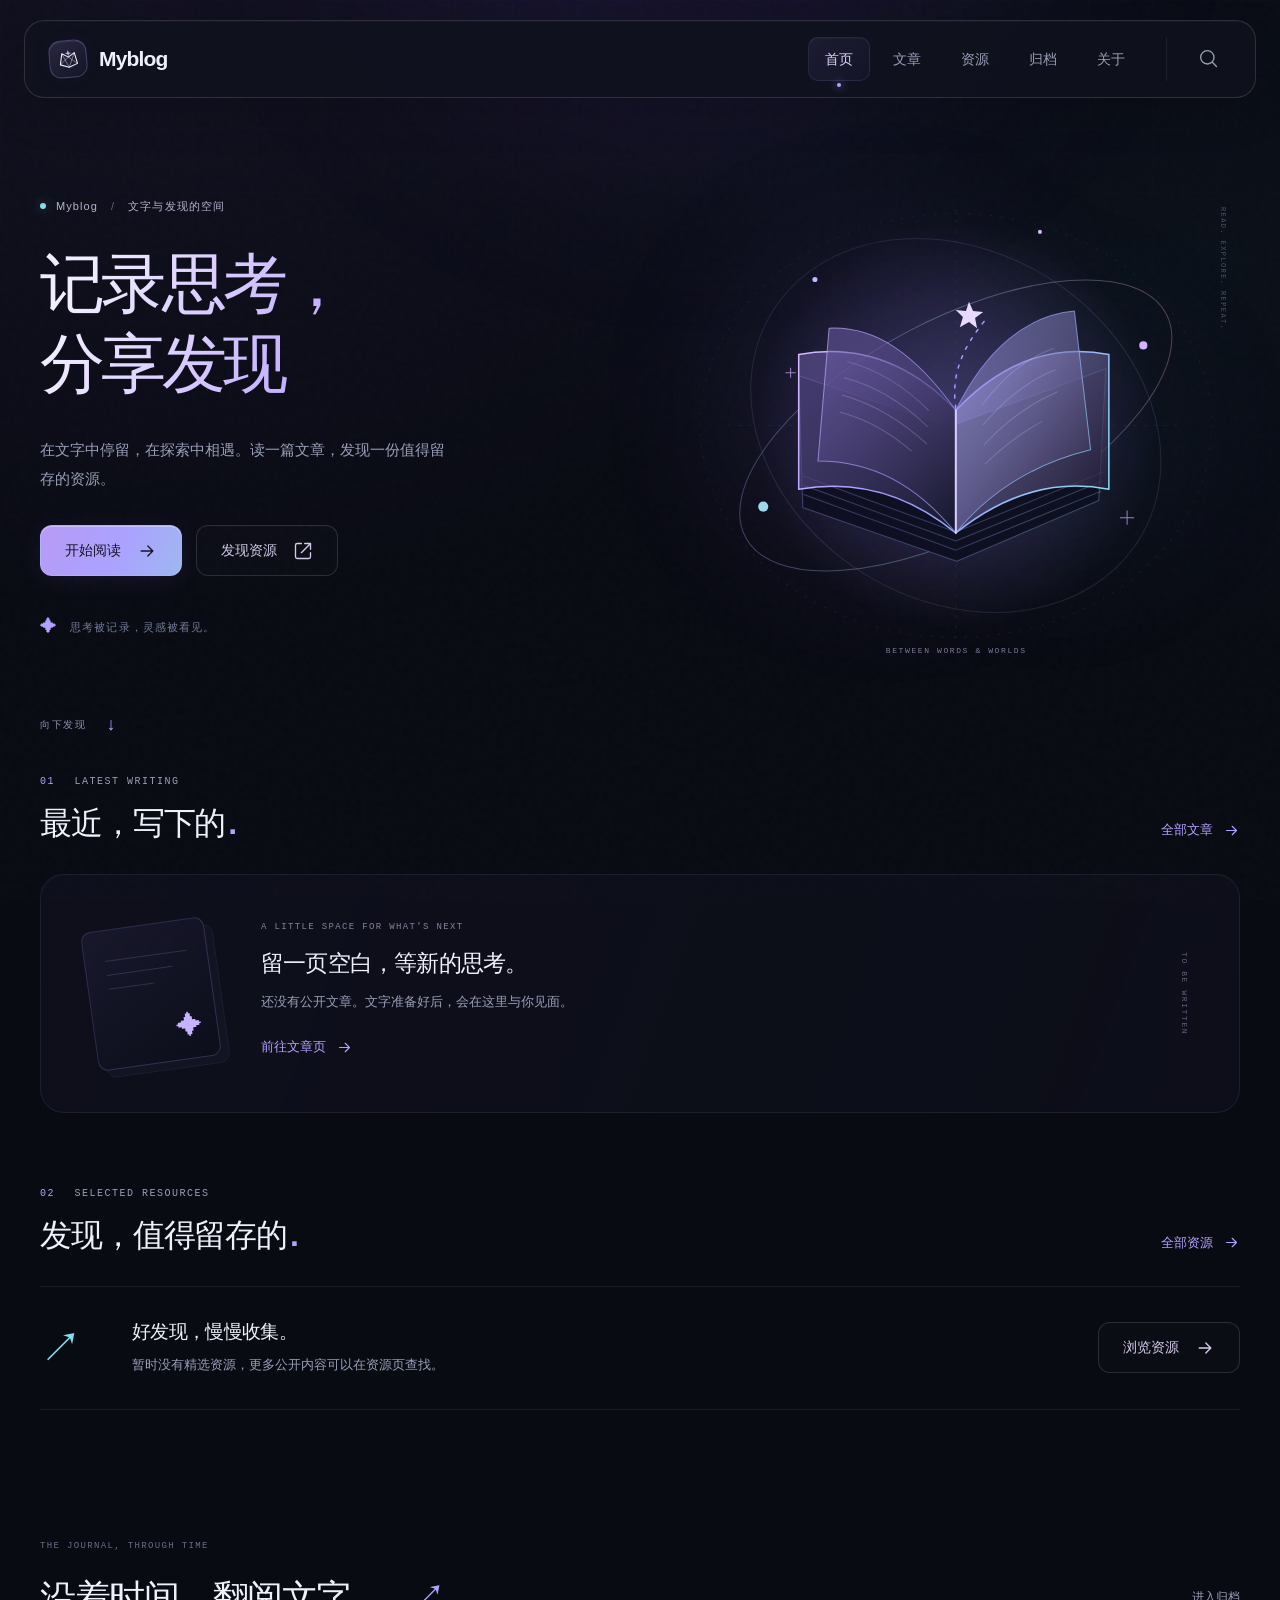
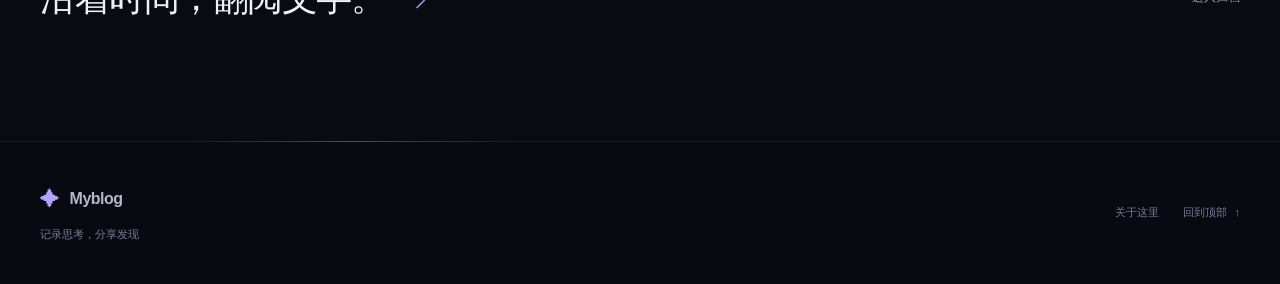
==== index.html @ 8621783c "Publish Myblog static website" ====
<!DOCTYPE html><html  lang="zh-CN"><head><meta charset="utf-8"><meta name="viewport" content="width=device-width, initial-scale=1"><title>首页 · Myblog</title><script type="importmap">{"imports":{"#entry":"/_nuxt/Ch22bg_2.js"}}</script><link rel="stylesheet" href="/_nuxt/entry.2iYtGgqb.css" crossorigin><link rel="preload" as="fetch" crossorigin="anonymous" href="/_payload.json?383586d9-5dfe-4ea2-9f90-bac0103b3c31"><link rel="modulepreload" as="script" crossorigin href="/_nuxt/Ch22bg_2.js"><link rel="modulepreload" as="script" crossorigin href="/_nuxt/BviMxqZT.js"><link rel="modulepreload" as="script" crossorigin href="/_nuxt/BA_3eGMr.js"><link rel="modulepreload" as="script" crossorigin href="/_nuxt/DVaomRaX.js"><link rel="modulepreload" as="script" crossorigin href="/_nuxt/DbgGZih4.js"><link rel="modulepreload" as="script" crossorigin href="/_nuxt/wDMQsMtW.js"><link rel="modulepreload" as="script" crossorigin href="/_nuxt/CAPX4fuY.js"><link rel="modulepreload" as="script" crossorigin href="/_nuxt/B3voVkdk.js"><link rel="modulepreload" as="script" crossorigin href="/_nuxt/CKlDa9RJ.js"><link rel="modulepreload" as="script" crossorigin href="/_nuxt/CL4uho3l.js"><script type="module" src="/_nuxt/Ch22bg_2.js" crossorigin></script><meta name="theme-color" content="#090b13"><link rel="icon" type="image/svg+xml" href="/favicon.svg"><meta name="description" content="记录思考，分享发现"><meta property="og:title" content="首页 · Myblog"><meta property="og:description" content="记录思考，分享发现"><meta property="og:type" content="website"><meta property="og:url" content="https://ljk00000.github.io/"><meta property="og:site_name" content="Myblog"><meta property="og:locale" content="zh_CN"><meta name="twitter:card" content="summary"><meta name="robots" content="index, follow"><link rel="canonical" href="https://ljk00000.github.io/"></head><body><div id="__nuxt"><!--[--><div class="nuxt-loading-indicator" style="position:fixed;top:0;right:0;left:0;pointer-events:none;width:auto;height:2px;opacity:0;background:linear-gradient(90deg, #a995ff, #f29cce, #83dceb);background-size:0% auto;transform:scaleX(0%);transform-origin:left;transition:transform 0.1s, height 0.4s, opacity 0.4s;z-index:999999;"></div><div></div><div class="site-shell"><div class="ambient-canvas" aria-hidden="true"><div class="ambient-glow"></div></div><a class="skip-link" href="#main-content">跳转到正文</a><header class="site-header"><div class="container header-inner"><a aria-current="page" href="/" class="router-link-active router-link-exact-active brand" aria-label="返回首页"><span class="brand-mark" aria-hidden="true"><svg class="brand-symbol" viewBox="0 0 32 32" fill="none"><path d="m5 22 3-14 8 5 8-5 3 14-11 4Z" stroke="currentColor" stroke-width="1.4" stroke-linejoin="round"></path><path d="m8 8 8 18 8-18M5 22l11-9 11 9" stroke="currentColor" stroke-width="1.2" opacity=".45"></path><path d="m16 4 1 3 3 1-3 1-1 3-1-3-3-1 3-1Z" fill="#c8b5ff"></path></svg></span><span class="brand-name">Myblog</span></a><div class="header-actions"><nav class="desktop-nav" aria-label="主导航"><!--[--><a aria-current="page" href="/" class="router-link-active router-link-exact-active current">首页</a><a href="/articles" class="">文章</a><a href="/resources" class="">资源</a><a href="/archives" class="">归档</a><a href="/about" class="">关于</a><!--]--></nav><div class="header-search"><a href="/search" class="icon-button" aria-label="搜索文章和资源"><svg class="icon" viewbox="0 0 24 24" fill="none" stroke="currentColor" stroke-width="1.6" stroke-linecap="round" stroke-linejoin="round" aria-hidden="true"><path d="m21 21-5-5M18 10a8 8 0 1 1-16 0 8 8 0 0 1 16 0Z"></path></svg></a></div><button class="icon-button mobile-toggle" type="button" aria-expanded="false" aria-controls="mobile-nav" aria-label="展开导航"><svg class="icon" viewbox="0 0 24 24" fill="none" stroke="currentColor" stroke-width="1.6" stroke-linecap="round" stroke-linejoin="round" aria-hidden="true"><path d="M4 6h16M4 12h16M4 18h16"></path></svg></button></div></div><!----></header><!----><main id="main-content" class="container main-content" tabindex="-1"><!--[--><div class="home-page"><section class="home-intro" aria-labelledby="home-title"><div class="hero-copy"><p class="hero-kicker"><span aria-hidden="true"></span>Myblog<span class="kicker-divider" aria-hidden="true">/</span>文字与发现的空间</p><h1 id="home-title"><!--[--><span class="hero-title-line">记录思考，</span><span class="hero-title-line">分享发现</span><!--]--></h1><p class="intro-description">在文字中停留，在探索中相遇。读一篇文章，发现一份值得留存的资源。</p><div class="intro-actions"><a href="/articles" class="button">开始阅读 <svg class="icon" viewbox="0 0 24 24" fill="none" stroke="currentColor" stroke-width="1.6" stroke-linecap="round" stroke-linejoin="round" aria-hidden="true"><path d="M5 12h14m-6-6 6 6-6 6"></path></svg></a><a href="/resources" class="button button-secondary">发现资源 <svg class="icon" viewbox="0 0 24 24" fill="none" stroke="currentColor" stroke-width="1.6" stroke-linecap="round" stroke-linejoin="round" aria-hidden="true"><path d="M14 3h7v7m0-7L10 14M10 3H5a2 2 0 0 0-2 2v14a2 2 0 0 0 2 2h14a2 2 0 0 0 2-2v-5"></path></svg></a></div><div class="hero-footnote"><span class="tiny-star" aria-hidden="true">✦</span><span>思考被记录，灵感被看见。</span></div></div><div class="aurora-scene" aria-hidden="true"><div class="scene-halo scene-halo-violet"></div><div class="scene-halo scene-halo-blue"></div><svg class="book-universe" viewBox="0 0 560 500" fill="none"><defs><linearGradient id="orbit-color" x1="70" y1="120" x2="470" y2="390" gradientUnits="userSpaceOnUse"><stop stop-color="#b19aff"></stop><stop offset=".48" stop-color="#a2dced"></stop><stop offset="1" stop-color="#ee9acb"></stop></linearGradient><linearGradient id="page-left" x1="122" y1="184" x2="280" y2="354" gradientUnits="userSpaceOnUse"><stop stop-color="#7564b4" stop-opacity=".5"></stop><stop offset="1" stop-color="#17182d" stop-opacity=".95"></stop></linearGradient><linearGradient id="page-right" x1="285" y1="213" x2="425" y2="320" gradientUnits="userSpaceOnUse"><stop stop-color="#a5a1eb" stop-opacity=".42"></stop><stop offset="1" stop-color="#29223e" stop-opacity=".75"></stop></linearGradient><linearGradient id="page-edge" x1="130" y1="170" x2="428" y2="350" gradientUnits="userSpaceOnUse"><stop stop-color="#d7baff"></stop><stop offset=".48" stop-color="#9b96ff"></stop><stop offset="1" stop-color="#8ae0ed"></stop></linearGradient><radialGradient id="book-glow"><stop stop-color="#a090ff" stop-opacity=".28"></stop><stop offset="1" stop-color="#a090ff" stop-opacity="0"></stop></radialGradient></defs><circle cx="280" cy="256" r="200" fill="url(#book-glow)"></circle><g class="orbit-lines" stroke="url(#orbit-color)"><ellipse cx="280" cy="256" rx="235" ry="104" transform="rotate(-28 280 256)" stroke-opacity=".32"></ellipse><ellipse cx="280" cy="256" rx="213" ry="172" transform="rotate(32 280 256)" stroke-opacity=".12"></ellipse><ellipse cx="280" cy="256" rx="252" ry="209" stroke-opacity=".08" stroke-dasharray="2 9"></ellipse><path d="M55 256h450M280 43v426" stroke-opacity=".07" stroke-dasharray="3 7"></path></g><g class="orbit-sparks"><circle cx="90" cy="336" r="5" fill="#9ed8ed"></circle><circle cx="465" cy="177" r="4" fill="#d1b3ff"></circle><circle cx="363" cy="65" r="2" fill="#d5b7ec"></circle><circle cx="141" cy="112" r="2.5" fill="#bbb9ff"></circle><path d="M449 340v14m-7-7h14M117 199v10m-5-5h10" stroke="#d5b3ff" stroke-opacity=".7"></path></g><g class="book-float" stroke-linecap="round" stroke-linejoin="round"><path d="M125 207 274 257 428 200 421 330 281 390 129 337Z" fill="#0e1022" stroke="url(#page-edge)" stroke-opacity=".3"></path><path d="m130 324 150 55 143-58M130 315l150 55 144-59M130 306l150 55 145-59" stroke="url(#page-edge)" stroke-opacity=".28"></path><path d="M125 186c60-11 111 9 155 55v121c-44-36-94-54-155-43Z" fill="url(#page-left)" stroke="url(#page-edge)" stroke-width="1.5"></path><path d="M280 241c45-47 96-66 151-55v133c-55-11-106 7-151 43Z" fill="url(#page-right)" stroke="url(#page-edge)" stroke-width="1.5"></path><path d="M280 241c-41-57-80-83-125-81l-11 131c53 0 97 23 136 71" fill="url(#page-left)" stroke="url(#page-edge)" stroke-opacity=".65"></path><path d="M280 241c30-61 71-94 117-98l16 137c-53 13-98 39-133 82Z" fill="url(#page-right)" stroke="url(#page-edge)" stroke-opacity=".7"></path><path d="M280 241v121" stroke="#d6caff" stroke-width="2"></path><g stroke="#c5b4f5" stroke-opacity=".28"><path d="M173 193c30 8 56 24 80 48M170 209c30 8 57 24 82 48M168 226c31 9 58 25 83 48M166 243c27 7 49 20 70 38"></path><path d="M306 236c20-27 43-46 70-56M307 255c22-26 46-44 71-54M308 275c22-24 46-41 72-52M309 294c18-18 36-31 56-42"></path></g><path class="page-light" d="M280 239c-5-34 7-60 29-87" stroke="url(#page-edge)" stroke-width="1.5" stroke-dasharray="3 7"></path><path d="m293 134 4 9 10 1-8 6 2 10-8-6-9 5 3-10-7-7 10 1Z" fill="#e8d9ff"></path></g></svg><span class="scene-caption">BETWEEN WORDS &amp; WORLDS</span><span class="scene-coordinate">READ. EXPLORE. REPEAT.</span></div><a class="hero-scroll" href="#latest"><span>向下发现</span><span aria-hidden="true">↓</span></a></section><section id="latest" class="home-section reveal" aria-labelledby="latest-title"><div class="section-heading"><div><p class="eyebrow"><span class="section-index">01</span> LATEST WRITING</p><h2 id="latest-title">最近，写下的<span class="title-dot">.</span></h2></div><a href="/articles" class="text-link">全部文章 <svg class="icon" viewbox="0 0 24 24" fill="none" stroke="currentColor" stroke-width="1.6" stroke-linecap="round" stroke-linejoin="round" aria-hidden="true"><path d="M5 12h14m-6-6 6 6-6 6"></path></svg></a></div><div class="home-empty spotlight"><div class="empty-manuscript" aria-hidden="true"><span></span><span></span><span></span><i>✦</i></div><div class="home-empty-copy"><p class="eyebrow">A LITTLE SPACE FOR WHAT&#39;S NEXT</p><h3>留一页空白，等新的思考。</h3><p>还没有公开文章。文字准备好后，会在这里与你见面。</p><a href="/articles" class="text-link">前往文章页 <svg class="icon" viewbox="0 0 24 24" fill="none" stroke="currentColor" stroke-width="1.6" stroke-linecap="round" stroke-linejoin="round" aria-hidden="true"><path d="M5 12h14m-6-6 6 6-6 6"></path></svg></a></div><span class="empty-side-note" aria-hidden="true">TO BE WRITTEN</span></div></section><section class="home-section reveal" aria-labelledby="featured-title"><div class="section-heading"><div><p class="eyebrow"><span class="section-index">02</span> SELECTED RESOURCES</p><h2 id="featured-title">发现，值得留存的<span class="title-dot">.</span></h2></div><a href="/resources" class="text-link">全部资源 <svg class="icon" viewbox="0 0 24 24" fill="none" stroke="currentColor" stroke-width="1.6" stroke-linecap="round" stroke-linejoin="round" aria-hidden="true"><path d="M5 12h14m-6-6 6 6-6 6"></path></svg></a></div><div class="resource-empty"><span class="resource-empty-symbol" aria-hidden="true">↗</span><div><h3>好发现，慢慢收集。</h3><p>暂时没有精选资源，更多公开内容可以在资源页查找。</p></div><a href="/resources" class="button button-secondary">浏览资源 <svg class="icon" viewbox="0 0 24 24" fill="none" stroke="currentColor" stroke-width="1.6" stroke-linecap="round" stroke-linejoin="round" aria-hidden="true"><path d="M5 12h14m-6-6 6 6-6 6"></path></svg></a></div></section><a href="/archives" class="archive-invitation reveal"><span class="eyebrow">THE JOURNAL, THROUGH TIME</span><span>沿着时间，翻阅文字。 <span aria-hidden="true">↗</span></span><span class="invitation-caption">进入归档</span></a></div><!--]--></main><footer class="site-footer"><div class="container footer-inner"><div><a aria-current="page" href="/" class="router-link-active router-link-exact-active footer-title"><span class="footer-star" aria-hidden="true">✦</span>Myblog</a><p>记录思考，分享发现</p></div><nav aria-label="页脚导航" class="footer-links"><!----><!----><a href="/about" class="">关于这里</a><a href="#main-content">回到顶部 <span aria-hidden="true">↑</span></a></nav></div></footer></div><!--]--></div><div id="teleports"></div><script>window.__NUXT__={};window.__NUXT__.config={public:{pagesExport:true},app:{baseURL:"/",buildId:"383586d9-5dfe-4ea2-9f90-bac0103b3c31",buildAssetsDir:"/_nuxt/",cdnURL:""}}</script><script type="application/json" data-nuxt-data="nuxt-app" data-ssr="true" id="__NUXT_DATA__" data-src="/_payload.json?383586d9-5dfe-4ea2-9f90-bac0103b3c31">[{"state":1,"once":3,"_errors":4,"serverRendered":6,"path":7,"prerenderedAt":8},["Reactive",2],{},["Set"],["ShallowReactive",5],{"blog-site":-1,"$frke87dqqjikc":-1,"$f2jwaj0fqiiil3":-1},true,"\u002F",1794754245455]</script></body></html>
---- _nuxt/entry.2iYtGgqb.css ----
@layer reset{*,:after,:before{box-sizing:border-box}body,h1,h2,h3,p{margin:0}button,input{font:inherit}a,button{-webkit-tap-highlight-color:transparent}img,svg{max-width:100%;display:block}a{color:inherit;text-decoration:none}button{cursor:pointer}}@layer base{:root{--bg:#090b13;--surface:#111421;--surface-raised:#171a2b;--ink:#eef0fa;--muted:#999fb8;--accent:#b4a2ff;--accent-hover:#d4c8ff;--cyan:#83dceb;--rose:#f29cce;--tint:#a995ff12;--border:#ffffff12;--border-strong:#ffffff21;--danger:#ffa9b3;--radius:20px;--ease:cubic-bezier(.2,.8,.2,1);--spring:cubic-bezier(.16,1,.3,1);--mono:"SFMono-Regular", Consolas, "Liberation Mono", monospace;--lightningcss-light: ;--lightningcss-dark:initial;color-scheme:dark;color:var(--ink);background:var(--bg);font-synthesis:none;font-family:-apple-system,BlinkMacSystemFont,Segoe UI,PingFang SC,Microsoft YaHei,sans-serif}html{scroll-behavior:smooth;scroll-padding-top:128px}body{overflow-wrap:anywhere;font-size:16px;line-height:1.75}::selection{color:#fff;background:#a995ff50}:focus-visible{outline:2px solid var(--cyan);outline-offset:5px;border-radius:4px}#main-content:focus{outline:none}a,button{transition:color .16s var(--ease),background-color .16s var(--ease),border-color .16s var(--ease),transform .24s var(--spring),box-shadow .24s var(--ease)}a:hover{color:var(--accent-hover)}.disabled,button:disabled{opacity:.46;cursor:default}h1,h2,h3{letter-spacing:-.035em;text-wrap:pretty;font-weight:650;line-height:1.4}h1{font-size:clamp(36px,4.6vw,60px)}h2{font-size:clamp(24px,2.5vw,32px)}h3{font-size:21px}input{border:1px solid var(--border-strong);background:var(--surface);min-width:0;color:var(--ink);border-radius:12px}input::placeholder{color:#7d849e}input[type=search]{appearance:none}.sr-only{clip:rect(0,0,0,0);white-space:nowrap;border:0;width:1px;height:1px;margin:-1px;padding:0;position:absolute;overflow:hidden}.muted{color:var(--muted)}}@layer components{.container{width:min(1200px,100% - 80px);min-width:0;margin-inline:auto}.site-shell{isolation:isolate;flex-direction:column;min-height:100dvh;display:flex}.ambient-canvas{pointer-events:none;z-index:-1;contain:strict;background-image:radial-gradient(at 12% 0,#6241ab16,#0000 48%),radial-gradient(at 92% 30%,#1b577710,#0000 42%);position:fixed;inset:0}.ambient-canvas:before{content:"";opacity:.12;background-image:url(data:image/svg+xml;charset=utf-8,%3Csvg%20xmlns%3D%22http%3A%2F%2Fwww.w3.org%2F2000%2Fsvg%22%20viewBox%3D%220%200%20180%20180%22%3E%3Cfilter%20id%3D%22a%22%3E%3CfeTurbulence%20baseFrequency%3D%22.85%22%20numOctaves%3D%223%22%20stitchTiles%3D%22stitch%22%20type%3D%22fractalNoise%22%2F%3E%3C%2Ffilter%3E%3Crect%20width%3D%22100%25%22%20height%3D%22100%25%22%20filter%3D%22url\(%23a\)%22%20opacity%3D%22.16%22%2F%3E%3C%2Fsvg%3E);position:absolute;inset:0}.ambient-canvas:after{content:"";background-image:linear-gradient(#b8a7ff04 1px,#0000 0),linear-gradient(90deg,#b8a7ff04 1px,#0000 0);background-size:64px 64px;position:absolute;inset:0;-webkit-mask-image:linear-gradient(#000,#0000 80%);mask-image:linear-gradient(#000,#0000 80%)}.ambient-glow{filter:blur(100px);background:#8052ed18;border-radius:50%;width:60vw;height:60vw;max-height:900px;position:absolute;top:-48vw;left:25%}.main-content{flex:1;padding-bottom:104px}.skip-link{z-index:100;background:var(--ink);color:var(--bg);border-radius:12px;padding:12px 20px;position:fixed;top:-100px;left:24px}.skip-link:focus{color:var(--bg);top:20px}.site-header{z-index:30;border:1px solid var(--border-strong);-webkit-backdrop-filter:blur(24px);backdrop-filter:blur(24px);background:#10121ed9;border-radius:20px;width:min(1264px,100% - 48px);margin:20px auto 0;position:sticky;top:16px;box-shadow:0 12px 48px #00000024,inset 0 1px #ffffff06}.header-inner{justify-content:space-between;align-items:center;gap:24px;width:calc(100% - 48px);min-height:76px;display:flex}.brand{letter-spacing:-.04em;align-items:center;gap:12px;min-width:0;font-size:21px;font-weight:720;line-height:1.4;display:inline-flex}.brand-name{min-width:0;max-width:260px}.brand-mark{color:#f1eaff;background:linear-gradient(145deg,#a589eb2e,#8182f00b);border:1px solid #c0abff45;border-radius:12px;flex:0 0 38px;place-items:center;width:38px;height:38px;display:grid;transform:rotate(-5deg);box-shadow:inset 0 1px #ffffff16,0 0 24px #9b71ff0b}.brand-symbol{width:25px;height:25px}.icon{flex:none;width:20px;height:20px}.desktop-nav,.header-actions{flex-shrink:0;align-items:center;gap:24px;display:flex}.desktop-nav{gap:6px}.desktop-nav a{color:var(--muted);border:1px solid #0000;border-radius:10px;padding:9px 16px;font-size:14px;position:relative}.desktop-nav a:hover{color:var(--ink);background:#ffffff05}.desktop-nav a.current{color:#ddd5ff;background:linear-gradient(135deg,#9c83f219,#9c83f208);border-color:#b4a2ff1c;box-shadow:inset 0 1px #ffffff06}.desktop-nav a.current:after{content:"";background:var(--accent);width:4px;height:4px;box-shadow:0 0 10px var(--accent);border-radius:50%;position:absolute;bottom:-7px;left:calc(50% - 2px)}.header-search{border-left:1px solid var(--border);padding-left:20px;display:flex}.icon-button{width:44px;height:44px;color:var(--muted);background:0 0;border:1px solid #0000;border-radius:12px;flex-shrink:0;justify-content:center;align-items:center;display:inline-flex}.icon-button.current,.icon-button:hover{background:var(--tint);color:var(--accent);border-color:#b4a2ff20}.button:active,.icon-button:active{transform:translateY(1px)scale(.98)}.mobile-nav,.mobile-toggle{display:none}.button{isolation:isolate;color:#181328;text-align:center;background:linear-gradient(115deg,#b79bf6,#aaa3ff 58%,#9eb7f0);border:1px solid #c6b4ff66;border-radius:12px;justify-content:center;align-items:center;gap:16px;max-width:100%;min-height:50px;padding:14px 24px;font-size:14px;font-weight:650;line-height:1.5;display:inline-flex;position:relative;box-shadow:inset 0 1px #ffffff4d,0 4px 24px #9d7aff17}.button:before{content:"";pointer-events:none;border-radius:inherit;transition:background-position .62s var(--ease);background:linear-gradient(105deg,#0000 25%,#ffffff36 50%,#0000 75%) 140% 0/250% 100%;position:absolute;inset:0}.button:hover:not(:disabled){color:#100c20;border-color:#d9ccff;transform:translateY(-2px);box-shadow:0 8px 36px #9d7aff30}.button:hover:before{background-position:-40% 0}.button .icon,.text-link .icon{transition:transform .24s var(--spring)}.button:hover .icon,.text-link:hover .icon{transform:translate(3px)}.button-secondary{color:#d3cbe9;border-color:var(--border-strong);background:#ffffff03;box-shadow:inset 0 1px #ffffff03}.button-secondary:hover:not(:disabled){color:var(--ink);background:#a995ff0b;border-color:#b4a2ff66;box-shadow:0 8px 24px #00000018}.text-link{color:var(--accent);align-items:center;gap:10px;padding-block:10px;font-size:13px;font-weight:550;display:inline-flex}.text-link:hover{color:var(--accent-hover)}.text-link .icon{width:17px;height:17px}.text-button{color:var(--accent);text-underline-offset:4px;background:0 0;border:0;padding:8px;text-decoration:underline}.eyebrow{font-family:var(--mono);letter-spacing:.15em;color:var(--muted);font-size:10px;font-weight:500;line-height:1.8}.home-intro{grid-template-columns:minmax(0,1.1fr) minmax(0,1fr);align-items:center;gap:8px;min-height:620px;padding:68px 0 100px;display:grid;position:relative}.hero-copy{z-index:1;padding-block:24px;position:relative}.hero-kicker{color:#b4b5ce;letter-spacing:.1em;flex-wrap:wrap;align-items:center;gap:10px;margin-bottom:28px;font-size:11px;display:flex}.hero-kicker>span:first-child{background:var(--cyan);border-radius:50%;width:6px;height:6px;box-shadow:0 0 12px #83dceb70}.kicker-divider{color:#62647d;margin-inline:3px}.home-intro h1{letter-spacing:-.06em;color:#e5dfff;background:linear-gradient(115deg,#f1edff 10%,#c1acff 55%,#e8b3d5 95%);-webkit-text-fill-color:transparent;-webkit-background-clip:text;background-clip:text;max-width:8em;padding-bottom:.1em;font-size:clamp(44px,5.1vw,74px);font-weight:720;line-height:1.23}.hero-title-line{display:block}.intro-description{max-width:410px;color:var(--muted);margin-top:24px;font-size:15px;line-height:1.95}.intro-actions{flex-wrap:wrap;gap:14px;margin-top:32px}.hero-footnote,.intro-actions{align-items:center;display:flex}.hero-footnote{color:#737b97;letter-spacing:.1em;gap:12px;margin-top:36px;font-size:11px}.tiny-star{color:var(--accent);font-size:17px}.hero-scroll{color:#8d92ab;letter-spacing:.16em;align-items:center;gap:20px;font-size:10px;display:inline-flex;position:absolute;bottom:32px;left:0}.hero-scroll>span:last-child{color:var(--accent);font-size:18px}.aurora-scene{aspect-ratio:1.12;pointer-events:none;min-width:0;transform:translate3d(var(--scene-x,0),var(--scene-y,0),0);transition:transform .7s var(--spring);position:relative}.scene-halo{aspect-ratio:1;filter:blur(65px);opacity:.5;border-radius:50%;width:60%;position:absolute}.scene-halo-violet{background:#7751c53d;top:13%;left:8%}.scene-halo-blue{background:#395c8a24;width:48%;top:27%;right:8%}.book-universe{width:100%;height:100%;position:relative}.book-float{transform-origin:280px 270px}.scene-caption,.scene-coordinate{font-family:var(--mono);color:#7f799b;letter-spacing:.2em;font-size:8px;position:absolute}.scene-caption{white-space:nowrap;bottom:3%;left:50%;transform:translate(-50%)}.scene-coordinate{writing-mode:vertical-rl;opacity:.6;font-size:7px;top:8%;right:2%}.home-section{scroll-margin-top:128px}.home-section+.home-section{margin-top:72px}.section-heading{justify-content:space-between;align-items:end;gap:24px;margin-bottom:28px;display:flex}.section-heading .eyebrow{margin-bottom:10px}.section-index{color:var(--accent);margin-right:12px}.section-heading>.text-link{flex-shrink:0;padding-bottom:4px}.title-dot{color:var(--accent);margin-left:3px}.home-empty{border:1px solid var(--border);background:linear-gradient(110deg,#1a183050,#11142170 60%,#17152655);border-radius:24px;align-items:center;gap:48px;padding:44px 48px;display:flex;position:relative}.home-empty-copy{min-width:0;position:relative}.home-empty-copy>.eyebrow{color:#86849e;margin-bottom:12px;font-size:9px}.home-empty-copy h3{font-size:23px;font-weight:550}.home-empty-copy>p:not(.eyebrow){color:var(--muted);margin-top:12px;font-size:13px}.home-empty-copy .text-link{margin-top:12px}.empty-manuscript{background:linear-gradient(150deg,#a995ff12,#a995ff00);border:1px solid #a995ff33;border-radius:10px;flex:0 0 124px;width:124px;height:140px;padding:30px 20px;position:relative;transform:rotate(-8deg);box-shadow:8px 8px 0 -1px #111421,8px 8px #a995ff18}.empty-manuscript span{background:#b4a2ff30;height:1px;margin-bottom:13px;display:block}.empty-manuscript span:nth-child(2){width:80%}.empty-manuscript span:nth-child(3){width:56%}.empty-manuscript i{color:#c5b3ff;font-size:26px;font-style:normal;position:absolute;bottom:10px;right:14px}.empty-side-note{font-family:var(--mono);color:#65617e;letter-spacing:.2em;writing-mode:vertical-rl;margin-left:auto;font-size:8px}.resource-empty{border-top:1px solid var(--border);border-bottom:1px solid var(--border);align-items:center;gap:28px;padding:32px 0;display:flex}.resource-empty-symbol{color:var(--cyan);flex:0 0 64px;width:64px;font-size:42px;font-weight:200;line-height:1}.resource-empty>div{flex:1;min-width:0}.resource-empty h3{font-size:19px;font-weight:550}.resource-empty p{color:var(--muted);margin-top:8px;font-size:13px}.resource-empty .button{flex-shrink:0}.archive-invitation{grid-template-columns:minmax(0,1fr) auto;align-items:center;gap:12px 32px;margin-top:88px;padding:40px 0 8px;display:grid}.archive-invitation>.eyebrow{color:#706b86;grid-column:1/-1;font-size:9px}.archive-invitation>span:nth-child(2){letter-spacing:-.04em;font-size:clamp(22px,3vw,36px);font-weight:500}.archive-invitation>span:nth-child(2)>span{color:var(--accent);transition:transform .24s var(--spring);margin-left:16px;display:inline-block}.archive-invitation:hover>span:nth-child(2)>span{transform:translate(4px,-4px)}.invitation-caption{color:var(--muted);font-size:12px}.article-list{gap:16px;display:grid}.article-card{border:1px solid var(--border);border-radius:var(--radius);min-width:0;transition:transform .32s var(--spring),border-color .24s var(--ease),box-shadow .32s var(--ease);background:linear-gradient(135deg,#17192799,#111421b3);align-items:center;gap:32px;padding:32px;display:flex;position:relative}.spotlight:before{content:"";border-radius:inherit;pointer-events:none;background:radial-gradient(420px circle at var(--pointer-x,50%) var(--pointer-y,0),#b4a2ff0d,transparent 70%);opacity:0;transition:opacity .24s var(--ease);position:absolute;inset:0}.spotlight:hover:before{opacity:1}.article-card:hover,.resource-card:hover{background:linear-gradient(135deg,#191b2c,#111421) padding-box padding-box,linear-gradient(120deg,#b4a2ff80,#83dceb45,#f29cce50) border-box;border-color:#0000;transform:translateY(-4px);box-shadow:0 12px 40px #00000026}.card-body{flex:1;min-width:0;position:relative}.card-meta{color:var(--muted);flex-wrap:wrap;align-items:center;gap:12px;margin-bottom:14px;font-size:11px;display:flex}.category-label{color:var(--accent);font-size:11px;font-weight:550}.badge{letter-spacing:.05em;color:#c7b9fa;background:#aa8af013;border:1px solid #aa8af020;border-radius:5px;padding:1px 7px;font-size:9px;font-weight:500}.card-summary{color:var(--muted);margin-top:14px;font-size:13px;line-height:1.9}.card-bottom{justify-content:space-between;align-items:center;gap:16px;margin-top:24px;display:flex}.tag-list{color:#888fa9;flex-wrap:wrap;gap:6px 14px;min-width:0;font-size:11px;display:flex}.tag-list a{padding-block:3px}.reading-time{color:var(--muted);flex-shrink:0;font-size:11px}.card-cover{border-radius:12px;flex:0 0 208px;width:208px;position:relative}.card-cover img{-o-object-fit:cover;object-fit:cover;border-radius:inherit;background:var(--surface-raised);width:100%;height:152px}.card-arrow{color:#77718f;border:1px solid var(--border);border-radius:50%;flex-shrink:0;place-items:center;width:36px;height:36px;margin-left:auto;display:grid}.card-arrow .icon{width:15px}.article-card:hover .card-arrow{color:var(--accent);border-color:#b4a2ff50;transform:rotate(-35deg)}.home-articles{grid-template-columns:repeat(2,minmax(0,1fr))}.home-articles .article-card{flex-direction:column-reverse;align-items:stretch;gap:24px}.home-articles .card-cover{flex-basis:auto;width:100%}.home-articles .card-cover img{height:216px}.home-articles .card-body{flex-direction:column;display:flex}.home-articles .card-bottom{margin-top:auto;padding-top:24px}.home-articles .card-arrow{position:absolute;top:28px;right:28px}.home-articles .article-card:has(.card-cover) .card-arrow{display:none}.home-articles .article-card:not(:has(.card-cover)){min-height:270px;padding-top:40px}.home-articles .article-card:not(:has(.card-cover)) .card-meta{padding-right:40px}.resource-grid{grid-template-columns:repeat(3,minmax(0,1fr));align-items:stretch;gap:20px;display:grid}.resource-card{border:1px solid var(--border);border-radius:var(--radius);min-width:0;transition:transform .32s var(--spring),border-color .24s var(--ease),box-shadow .32s var(--ease);background:linear-gradient(145deg,#191a2a99,#111421cc)}.resource-card,.resource-card-inner{flex-direction:column;display:flex;position:relative}.resource-card-inner{flex:1;padding:28px}.resource-cover{-o-object-fit:cover;object-fit:cover;background:var(--surface-raised);border-radius:19px 19px 0 0;width:100%;height:180px}.resource-top{flex-wrap:wrap;align-items:center;gap:10px;margin-bottom:28px;display:flex}.resource-top .eyebrow{letter-spacing:.08em;font-size:10px}.resource-icon{color:#b0c7f4;background:linear-gradient(135deg,#8cc9df17,#b4a2ff0b);border:1px solid #9bb5e322;border-radius:12px;place-items:center;width:40px;height:40px;display:grid}.resource-card h3{font-size:19px}.resource-card .card-summary{margin-bottom:24px}.resource-bottom{border-top:1px solid var(--border);flex-wrap:wrap;justify-content:space-between;align-items:center;gap:16px;margin-top:auto;padding-top:24px;display:flex}.resource-bottom .text-link{margin-left:auto;padding-block:0;font-size:12px}.page-heading{padding:80px 0 44px;position:relative}.page-heading:before{content:"";background:linear-gradient(90deg,var(--accent),var(--rose));width:28px;height:2px;margin-bottom:24px;display:block}.page-heading .eyebrow{color:var(--accent);margin-bottom:14px}.page-heading>p:last-child:not(.eyebrow){color:var(--muted);max-width:600px;margin-top:20px;font-size:14px}.filter-panel{border:1px solid var(--border);border-radius:var(--radius);background:#141624a6;padding:24px 28px}.filter-top{justify-content:space-between;align-items:center;gap:24px;display:flex}.filter-top>.eyebrow{color:#b1abc6;letter-spacing:.12em}.inline-search{border:1px solid var(--border-strong);background:#090b1340;border-radius:10px;align-items:center;width:min(320px,100%);display:flex}.inline-search:focus-within,.search-form:focus-within{border-color:#b4a2ff80;box-shadow:0 0 0 3px #a995ff0a}.inline-search input{background:0 0;border:0;width:100%;padding:10px 14px;font-size:12px}.inline-search .icon-button{width:40px;height:40px}.filter-row{align-items:baseline;gap:16px;margin-top:20px;display:flex}.filter-label{color:#7c829c;flex:0 0 32px;font-size:11px}.chips{flex-wrap:wrap;gap:6px;min-width:0;display:flex}.chip{color:var(--muted);border:1px solid #0000;border-radius:8px;padding:7px 15px;font-size:12px;line-height:1.7;display:inline-flex}.chip:hover{color:var(--ink);background:#ffffff05}.chip.selected{color:#cebdff;background:linear-gradient(125deg,#a995ff1a,#a995ff09);border-color:#a995ff33}.clear-filter{color:var(--accent);margin-top:16px;padding:5px 0;font-size:12px;display:inline-block}.results-section{margin-top:32px;scroll-margin-top:128px}.results-heading{color:#858ba5;justify-content:space-between;gap:24px;margin-bottom:20px;font-size:11px;display:flex}.content-state{border:1px solid var(--border);border-radius:var(--radius);text-align:center;background:radial-gradient(at 50% 0,#9c7df00b,#0000 65%),#11142160;padding:56px 32px;position:relative}.state-icon{color:var(--accent);background:linear-gradient(135deg,#a995ff19,#a995ff06);border:1px solid #a995ff20;border-radius:16px;place-items:center;width:52px;height:52px;margin:0 auto 22px;display:grid;transform:rotate(-5deg)}.state-icon .icon{width:23px;height:23px}.content-state h3{font-size:18px;font-weight:550}.content-state p{color:var(--muted);max-width:480px;margin:12px auto 20px;font-size:13px}.content-state>.text-link{padding-top:0}.state-error .state-icon{color:var(--danger);background:#ffa9b30c;border-color:#ffa9b325}.state-loading .state-icon{position:relative}.state-loading .state-icon:after{content:"";border:1px solid #0000;border-top-color:#b4a2ff80;border-radius:20px;position:absolute;inset:-5px}.site-notice{color:#dfc59c;background:#c59a570b;border:1px solid #c59a5726;border-radius:12px;gap:12px;margin-top:24px;padding:10px 20px}.pagination,.site-notice{justify-content:space-between;align-items:center;font-size:12px;display:flex}.pagination{gap:16px;margin-top:40px}.page-numbers{flex-wrap:wrap;justify-content:center;align-items:center;gap:6px;display:flex}.page-numbers a{border:1px solid #0000;border-radius:10px;place-items:center;min-width:40px;min-height:40px;display:grid}.page-numbers a:hover{background:var(--tint)}.page-numbers .selected{color:var(--accent);background:var(--tint);border-color:#a995ff33}.page-step{border:1px solid var(--border);border-radius:10px;flex-shrink:0;padding:10px 14px}.page-step:not(.disabled):hover{border-color:#a995ff50}.narrow-page{max-width:840px;margin-inline:auto}.archive-timeline{margin-top:8px}.archive-year{grid-template-columns:128px minmax(0,1fr);gap:32px;padding-block:28px;display:grid}.archive-year h2{font-family:var(--mono);color:#c8b9f5;padding-top:8px;font-size:32px;font-weight:400}.archive-year h2>span{color:var(--muted);margin-left:8px;font-family:inherit;font-size:11px;font-weight:400}.archive-year ul{border-left:1px solid #a995ff26;margin:0;padding:0 0 0 28px;list-style:none;position:relative}.archive-year ul:before{content:"";background:var(--accent);border-radius:50%;width:7px;height:7px;position:absolute;top:27px;left:-4px;box-shadow:0 0 16px #b4a2ff33}.archive-year li+li{border-top:1px solid var(--border)}.archive-year li a{justify-content:space-between;align-items:center;gap:16px;min-height:68px;padding-block:16px;font-size:15px;display:flex}.archive-count{color:var(--muted);align-items:center;gap:20px;font-size:11px;display:flex}.archive-count .icon{width:16px}.author-card{border:1px solid var(--border-strong);background:linear-gradient(120deg,#211d365e,#111421);border-radius:24px;align-items:start;gap:28px;margin-bottom:40px;padding:36px;display:flex}.author-card>div{min-width:0}.avatar{-o-object-fit:cover;object-fit:cover;border:1px solid #b4a2ff33;border-radius:20px;flex:0 0 72px;width:72px;height:72px}.author-monogram{color:#c1b0ff;background:linear-gradient(145deg,#a995ff1f,#83dceb0b);place-items:center;font-size:28px;font-weight:300;display:grid}.author-name{margin-bottom:10px;font-size:23px;font-weight:600}.author-card .muted{font-size:14px}.author-links{flex-wrap:wrap;gap:24px;margin-top:16px;display:flex}.about-page>.content-body{padding:8px 8px 0}.search-form{border:1px solid var(--border-strong);transition:border-color .18s var(--ease),box-shadow .18s var(--ease);background:linear-gradient(120deg,#1a1828,#111421);border-radius:18px;align-items:center;gap:20px;margin-bottom:32px;padding:12px;display:flex}.search-form>.icon{color:var(--accent);width:24px;height:24px;margin-left:12px}.search-form input{background:0 0;border:0;flex:1;width:100%;min-width:0;padding:14px 4px}.search-form .button{flex-shrink:0}.search-summary{color:var(--muted);margin:32px 0;font-size:14px}.search-results section+section{margin-top:64px}.count-label{vertical-align:middle;min-width:28px;min-height:24px;font-family:var(--mono);color:var(--accent);background:var(--tint);border:1px solid #a995ff20;border-radius:6px;justify-content:center;align-items:center;margin-left:12px;font-size:11px;font-weight:400;display:inline-flex}.breadcrumbs{color:var(--muted);flex-wrap:wrap;gap:12px;margin-top:40px;font-size:11px;display:flex}.breadcrumbs>span{color:#575c75}.detail-page{padding-top:4px}.detail-heading{max-width:900px;margin:48px 0}.detail-heading h1{margin-block:20px 24px;font-size:clamp(32px,4vw,52px);line-height:1.45}.detail-summary{color:#a8aec5;max-width:740px;font-size:17px;line-height:1.95}.detail-meta{color:#9298b0;flex-wrap:wrap;gap:24px;margin-top:28px;font-size:11px;display:flex}.detail-heading .tag-list{margin-top:20px}.detail-heading .tag-list a{background:#a995ff09;border:1px solid #a995ff15;border-radius:6px;padding:3px 10px}.detail-cover{-o-object-fit:contain;object-fit:contain;background:var(--surface);border:1px solid var(--border);border-radius:var(--radius);width:100%;height:auto;max-height:560px;margin-bottom:48px}.reading-layout{border-top:1px solid var(--border-strong);grid-template-columns:minmax(0,740px);gap:64px;padding-top:24px;display:grid}.reading-layout.has-toc{grid-template-columns:minmax(0,1fr) 220px}.reading-column{grid-area:1/1;min-width:0;max-width:790px;padding-top:20px}.reading-column .content-body{max-width:740px}.toc{border-left:1px solid var(--border);grid-area:1/2;align-self:start;min-width:0;max-height:calc(100dvh - 152px);padding:20px 0 0 24px;position:sticky;top:128px;overflow-y:auto}.toc summary{cursor:pointer;color:#c0b3e6;margin-bottom:20px;padding-block:4px;font-size:12px;font-weight:550}.toc nav{display:grid}.toc nav a{color:#8990aa;border-left:1px solid #0000;padding-block:8px;font-size:11px;line-height:1.7}.toc nav a.active,.toc nav a:hover{color:var(--accent);background:#a995ff07;border-left-color:#a995ff66}.resource-destination{border-radius:var(--radius);background:linear-gradient(110deg,#a995ff12,#83dceb06);border:1px solid #a995ff26;justify-content:space-between;align-items:center;gap:32px;margin-bottom:40px;padding:28px 32px;display:flex}.resource-destination>div{min-width:0}.resource-destination .eyebrow{color:var(--accent)}.resource-destination .button{flex-shrink:0}.destination-url{font-family:var(--mono);color:#9da7c5;word-break:break-all;margin-top:10px;font-size:12px}.content-body{min-width:0}.prose{color:#ced1e2;overflow-wrap:anywhere;font-size:17px;line-height:2}.prose>:first-child{margin-top:0}.prose blockquote,.prose figure,.prose ol,.prose p,.prose pre,.prose table,.prose ul{margin-block:0 28px}.prose :is(h1,h2,h3,h4,h5,h6){color:var(--ink);letter-spacing:-.025em;margin:48px 0 22px;scroll-margin-top:128px;line-height:1.6}.prose h1{font-size:32px}.prose h2{border-bottom:1px solid var(--border);padding-bottom:12px;font-size:26px}.prose h3{font-size:22px}.prose :is(h4,h5,h6){font-size:18px}.prose a{color:#bdadff;text-underline-offset:5px;-webkit-text-decoration:underline #bdadff60;text-decoration:underline #bdadff60}.prose a:hover{color:#d9cfff;text-decoration-color:currentColor}.prose strong{color:#f1ecff;font-weight:650}.prose blockquote{color:#ada8c7;background:linear-gradient(90deg,#a995ff0c,#a995ff03);border-left:2px solid #b4a2ff90;border-radius:0 12px 12px 0;padding:20px 28px}.prose blockquote>:last-child{margin-bottom:0}.prose img{border:1px solid var(--border);border-radius:12px;max-width:100%;height:auto;margin:32px auto;display:block}.prose figure{margin-inline:0}.prose figcaption{color:var(--muted);text-align:center;font-size:12px}.prose code{font-family:var(--mono);color:#c5b6ff;overflow-wrap:anywhere;background:#b4a2ff12;border:1px solid #b4a2ff0c;border-radius:5px;padding:2px 6px;font-size:.83em}.prose pre{color:#cbd3eb;tab-size:2;scrollbar-color:#514766 transparent;background:#0c0e19;border:1px solid #b4a2ff20;border-radius:16px;min-width:0;max-width:100%;padding:60px 24px 24px;font-size:13px;line-height:1.85;position:relative;overflow-x:auto}.prose pre:before{content:"CODE";font-family:var(--mono);letter-spacing:.15em;color:#74708c;font-size:9px;position:absolute;top:18px;left:24px}.prose pre code{color:inherit;font-size:inherit;overflow-wrap:normal;white-space:pre;background:0 0;border:0;padding:0}.copy-code{color:#b7acd3;background:#1c192d;border:1px solid #b4a2ff26;border-radius:8px;min-height:34px;padding:7px 12px;font-size:10px;position:absolute;top:10px;right:12px}.copy-code:hover{color:#fff;background:#2a2342;border-color:#b4a2ff55}.prose table{border-collapse:collapse;width:100%;max-width:100%;font-size:13px;display:block;overflow-x:auto}.prose td,.prose th{border:1px solid var(--border-strong);text-align:left;min-width:96px;padding:14px 18px}.prose th{color:#ddd5f6;background:#a995ff0a;font-weight:600}.prose hr{border:0;border-top:1px solid var(--border-strong);margin-block:44px}.prose li{margin-bottom:8px;padding-left:4px}.prose li::marker{color:#a995ff80}.article-end{border-top:1px solid var(--border);text-align:center;color:var(--muted);margin-top:72px;padding-top:32px;font-size:12px}.article-end>span{color:var(--accent)}.article-end>p{letter-spacing:.2em;margin:8px 0 16px}.reading-progress{z-index:60;pointer-events:none;transform-origin:0;background:linear-gradient(90deg,#9984ea,#e4a6d4,#83dceb);width:100%;height:2px;position:fixed;top:0;left:0}.site-footer{border-top:1px solid var(--border);background:#080a1180;position:relative}.site-footer:before{content:"";background:linear-gradient(90deg,#0000,#b4a2ff55,#0000);width:25%;height:1px;position:absolute;top:-1px;left:15%}.footer-inner{color:#767e99;justify-content:space-between;align-items:center;gap:32px;padding-block:40px;font-size:11px;display:flex}.footer-title{color:#b8b6cc;letter-spacing:-.03em;align-items:center;gap:10px;font-size:16px;font-weight:650;display:inline-flex}.footer-star{color:#b4a2ff;font-size:20px}.footer-inner p{margin-top:8px}.footer-links{flex-wrap:wrap;flex-shrink:0;gap:12px 24px;display:flex}.footer-links a{align-items:center;gap:8px;padding-block:10px;display:inline-flex}.footer-links .icon{width:12px;height:12px}.error-page{text-align:center;background:radial-gradient(ellipse at 50% 35%,#7350b81f,transparent 55%),var(--bg);place-content:center;min-height:100dvh;padding:56px 24px}.error-orbit,.error-page{display:grid;position:relative}.error-orbit{aspect-ratio:1;color:#c7b4ff;place-items:center;width:min(320px,75vw);margin:0 auto -32px;font-size:68px;font-weight:250}.error-orbit:after,.error-orbit:before{content:"";border:1px solid #a995ff2b;border-radius:50%;position:absolute;inset:20%;transform:rotate(-30deg)scaleY(.5)}.error-orbit:after{border-color:#83dceb1a;inset:10%;transform:rotate(40deg)scaleY(.6)}.error-code{font-family:var(--mono);letter-spacing:.18em;color:var(--accent);margin-bottom:24px;font-size:10px}.error-page h1{max-width:720px;font-size:clamp(28px,4vw,42px)}.error-page p:not(.error-code){color:var(--muted);max-width:480px;margin:20px auto 32px;font-size:14px}.error-actions{flex-wrap:wrap;justify-content:center;gap:16px;display:flex}}@layer motion{@keyframes rise-in{0%{opacity:0;transform:translateY(22px)}to{opacity:1;transform:translateY(0)}}@keyframes book-drift{0%,to{transform:translateY(0)rotate(-2deg)}50%{transform:translateY(-14px)rotate(1deg)}}@keyframes glow-drift{0%,to{opacity:.45;transform:translateZ(0)scale(.95)}50%{opacity:.75;transform:translate(20px,-12px)scale(1.08)}}@keyframes spark-breathe{0%,to{opacity:.4}50%{opacity:1}}@keyframes loading-turn{to{transform:rotate(1turn)}}.aurora-scene,.hero-copy>*,.hero-scroll{animation:rise-in .9s var(--spring) backwards}.hero-copy>:nth-child(2){animation-delay:90ms}.hero-copy>:nth-child(3){animation-delay:.18s}.hero-copy>:nth-child(4){animation-delay:.27s}.hero-copy>:nth-child(5){animation-delay:.36s}.aurora-scene{animation-duration:1.2s;animation-delay:.12s}.hero-scroll{animation-delay:.5s}.book-float{animation:9s ease-in-out infinite book-drift}.scene-halo{animation:13s ease-in-out infinite glow-drift}.scene-halo-blue{animation-delay:-6s}.orbit-sparks,.page-light{animation:5s ease-in-out infinite spark-breathe}.is-revealed{animation:rise-in .8s var(--spring) backwards}.is-revealed:nth-child(3n+2){animation-delay:65ms}.is-revealed:nth-child(3n){animation-delay:.13s}.state-loading .state-icon:after{animation:1.5s cubic-bezier(.45,.05,.55,.95) infinite loading-turn}}@layer responsive{@media (width>=1600px){.home-intro{min-height:680px}}@media (width<=1100px){.container{width:calc(100% - 64px)}.site-header{width:calc(100% - 40px)}.header-inner{width:calc(100% - 32px)}.desktop-nav a{padding-inline:12px}.header-actions{gap:12px}.header-search{padding-left:12px}.brand-name{max-width:190px}.home-intro{min-height:560px;padding-block:56px 88px}.home-intro h1{font-size:58px}.resource-grid{gap:16px}.resource-card-inner{padding:24px}.reading-layout.has-toc{grid-template-columns:minmax(0,1fr) 200px;gap:40px}.card-cover{flex-basis:168px;width:168px}}@media (width<=860px){.desktop-nav a{padding-inline:10px;font-size:13px}.header-inner{gap:12px}.brand{gap:10px;font-size:18px}.brand-name{max-width:150px}.header-actions{gap:6px}.header-search{padding-left:6px}.home-intro{grid-template-columns:minmax(0,1.1fr) minmax(0,1fr);min-height:530px}.home-intro h1{font-size:48px}.intro-description{font-size:14px}.intro-actions{gap:10px}.intro-actions .button{gap:10px;padding-inline:18px}.hero-kicker{gap:8px}.hero-footnote,.hero-kicker{font-size:10px}.scene-caption{font-size:6px}.resource-grid{grid-template-columns:repeat(2,minmax(0,1fr))}.reading-layout.has-toc{grid-template-columns:minmax(0,1fr) 180px;gap:32px}.toc{padding-left:16px}}@media (width<=720px){.container{width:calc(100% - 40px)}.main-content{padding-bottom:72px}.site-header{border-radius:16px;width:calc(100% - 24px);margin-top:12px;top:10px}.header-inner{gap:12px;width:calc(100% - 28px);min-height:66px}.brand{gap:10px;font-size:18px}.brand-name{max-width:none}.brand-mark{border-radius:10px;flex-basis:34px;width:34px;height:34px}.brand-symbol{width:23px;height:23px}.header-actions{gap:0}.header-search{border:0;padding-left:0}.desktop-nav{display:none}.mobile-toggle{display:inline-flex}.mobile-nav{border-top:1px solid var(--border);grid-template-columns:repeat(3,minmax(0,1fr));gap:6px;width:calc(100% - 28px);padding:12px 0 16px;display:grid}.mobile-nav a{text-align:center;color:var(--muted);border:1px solid #0000;border-radius:10px;padding:11px 12px;font-size:13px}.mobile-nav a.current{background:var(--tint);color:var(--accent);border-color:#a995ff26}.home-intro{grid-template-columns:minmax(0,1fr);gap:0;min-height:auto;padding:52px 0 48px}.hero-copy{padding:0}.hero-kicker{margin-bottom:24px;font-size:10px}.home-intro h1{max-width:8em;font-size:clamp(43px,10.5vw,66px)}.intro-description{max-width:410px;margin-top:22px;font-size:14px}.intro-actions{gap:12px;margin-top:28px}.intro-actions .button{padding:13px 20px;font-size:13px}.hero-footnote{margin-top:24px}.aurora-scene{aspect-ratio:1.4;width:min(100%,430px);margin:12px auto 0}.book-universe{-o-object-fit:contain;object-fit:contain}.scene-caption{font-size:7px;bottom:-1%}.scene-coordinate{font-size:6px;top:17%;right:2%}.scene-halo{filter:blur(40px)}.hero-scroll{grid-column:1;justify-self:start;margin-top:32px;font-size:9px;position:static}.home-section+.home-section{margin-top:48px}.section-heading{gap:16px;margin-bottom:24px}.section-heading h2{font-size:24px}.section-heading>.text-link{gap:6px;font-size:11px}.section-heading .eyebrow{font-size:8px}.section-index{margin-right:8px}.home-empty{border-radius:20px;gap:28px;padding:28px}.empty-manuscript{flex-basis:80px;width:80px;height:104px;padding:24px 14px}.empty-manuscript i{font-size:21px}.home-empty-copy h3{font-size:20px}.home-empty-copy>.eyebrow{font-size:8px}.home-empty-copy>p:not(.eyebrow){font-size:12px}.empty-side-note{display:none}.resource-empty{flex-wrap:wrap;gap:16px;padding-block:24px}.resource-empty-symbol{flex-basis:32px;width:32px;font-size:32px}.resource-empty h3{font-size:18px}.resource-empty p{font-size:12px}.resource-empty .button{min-height:44px;margin-left:48px;padding:11px 18px;font-size:12px}.archive-invitation{gap:12px;margin-top:48px}.invitation-caption{font-size:10px}.page-heading{padding:48px 0 32px}.page-heading:before{margin-bottom:20px}.page-heading h1{font-size:40px}.page-heading>p:last-child:not(.eyebrow){font-size:13px}.article-card{align-items:start;gap:20px;padding:24px}.article-card h3{font-size:19px}.card-cover{flex-basis:112px;width:112px;margin-top:30px}.card-cover img{height:100px}.card-bottom{flex-wrap:wrap;gap:8px;margin-top:20px}.card-arrow{display:none}.home-articles{grid-template-columns:minmax(0,1fr)}.home-articles .article-card{gap:20px}.home-articles .card-cover{margin-top:0}.home-articles .article-card:not(:has(.card-cover)){min-height:230px;padding-top:28px}.home-articles .article-card:not(:has(.card-cover)) .card-meta{padding-right:0}.resource-card-inner{padding:24px}.filter-panel{padding:20px}.filter-top{flex-direction:column;align-items:start;gap:16px}.inline-search{width:100%}.filter-row{gap:8px}.chip{padding:7px 12px}.results-heading{gap:12px;font-size:10px}.content-state{padding:40px 24px}.reading-layout,.reading-layout.has-toc{grid-template-columns:minmax(0,1fr);gap:24px}.toc{border:1px solid var(--border);background:#141624;border-radius:14px;grid-area:1/1;max-height:none;margin-top:8px;padding:16px 20px;position:static}.toc summary{margin-bottom:0}.toc details[open] summary{margin-bottom:12px}.reading-column{grid-row:auto;padding-top:8px}.detail-heading{margin-top:32px;margin-bottom:32px}.detail-heading h1{font-size:32px}.detail-summary{font-size:16px}.detail-meta{gap:16px}.prose{font-size:16px}.prose pre{padding-inline:16px}.prose pre:before{left:16px}.prose blockquote{padding:16px 20px}.prose h2{font-size:24px}.resource-destination{flex-direction:column;align-items:stretch;gap:24px;padding:24px}.archive-year{grid-template-columns:88px minmax(0,1fr);gap:16px}.archive-year h2{font-size:24px}.archive-year ul{padding-left:20px}.archive-year li a{flex-wrap:wrap;gap:4px 16px}.author-card{gap:20px;padding:28px}.avatar{border-radius:16px;flex-basis:60px;width:60px;height:60px}.footer-inner{flex-direction:column;align-items:start;gap:24px;padding-block:32px}.footer-links{flex-shrink:1;gap:8px 24px}}@media (width<=480px){.resource-grid{grid-template-columns:minmax(0,1fr);gap:16px}.resource-cover{height:184px}.card-cover{flex-basis:80px;width:80px}.card-cover img{height:80px}.article-card{gap:16px;padding:20px}.article-card h3{font-size:18px}.card-meta{gap:8px;font-size:10px}.card-summary{font-size:12px}.card-bottom{align-items:start}.tag-list{gap:4px 10px}.reading-time,.tag-list{font-size:10px}.home-empty{flex-direction:column;align-items:start;gap:24px;padding:28px}.empty-manuscript{flex-basis:auto;width:64px;height:76px;margin:4px 0 4px 4px;padding:17px 12px}.empty-manuscript span{margin-bottom:9px}.empty-manuscript i{font-size:17px;bottom:4px;right:8px}.home-empty-copy h3{font-size:21px}.home-empty-copy>.eyebrow{letter-spacing:.13em;font-size:7px}.section-heading h2{font-size:21px}.section-heading>.text-link{font-size:10px}.section-heading>.text-link .icon{width:14px}.archive-invitation{grid-template-columns:minmax(0,1fr)}.invitation-caption{margin-top:4px}.archive-invitation>span:nth-child(2){font-size:24px}.pagination{flex-wrap:wrap;gap:8px}.page-numbers{order:3;width:100%;margin-top:12px}.page-step{font-size:11px}.search-form{border-radius:14px;gap:8px;padding:8px}.search-form>.icon{display:none}.search-form .button{min-height:46px;padding-inline:18px;font-size:12px}.search-form input{padding-inline:8px;font-size:13px}.author-card{flex-direction:column}.author-name{font-size:22px}.error-actions .button{font-size:13px}}@media (width<=359px){.container{width:calc(100% - 32px)}.header-inner{width:calc(100% - 24px)}.brand{gap:8px;font-size:16px}.brand-mark{flex-basis:30px;width:30px;height:30px}.header-actions .icon-button{width:38px}.intro-actions{gap:10px}.intro-actions .button{gap:8px;padding-inline:16px;font-size:12px}.hero-kicker{letter-spacing:.04em;gap:7px;font-size:9px}.home-intro h1{font-size:42px}.section-heading{gap:10px}.section-heading h2{font-size:19px}.section-heading .eyebrow{font-size:7px}.card-cover{flex-basis:64px;width:64px}.card-cover img{height:72px}.article-card{gap:12px;padding:18px}.archive-year{grid-template-columns:72px minmax(0,1fr);gap:12px}}@media (hover:none){.article-card:hover,.button:hover:not(:disabled),.resource-card:hover{transform:none}.spotlight:before{display:none}}@media (prefers-reduced-motion:reduce){html{scroll-behavior:auto}*,:after,:before{transition-duration:0s!important;animation:none!important}.aurora-scene{transform:none}}}
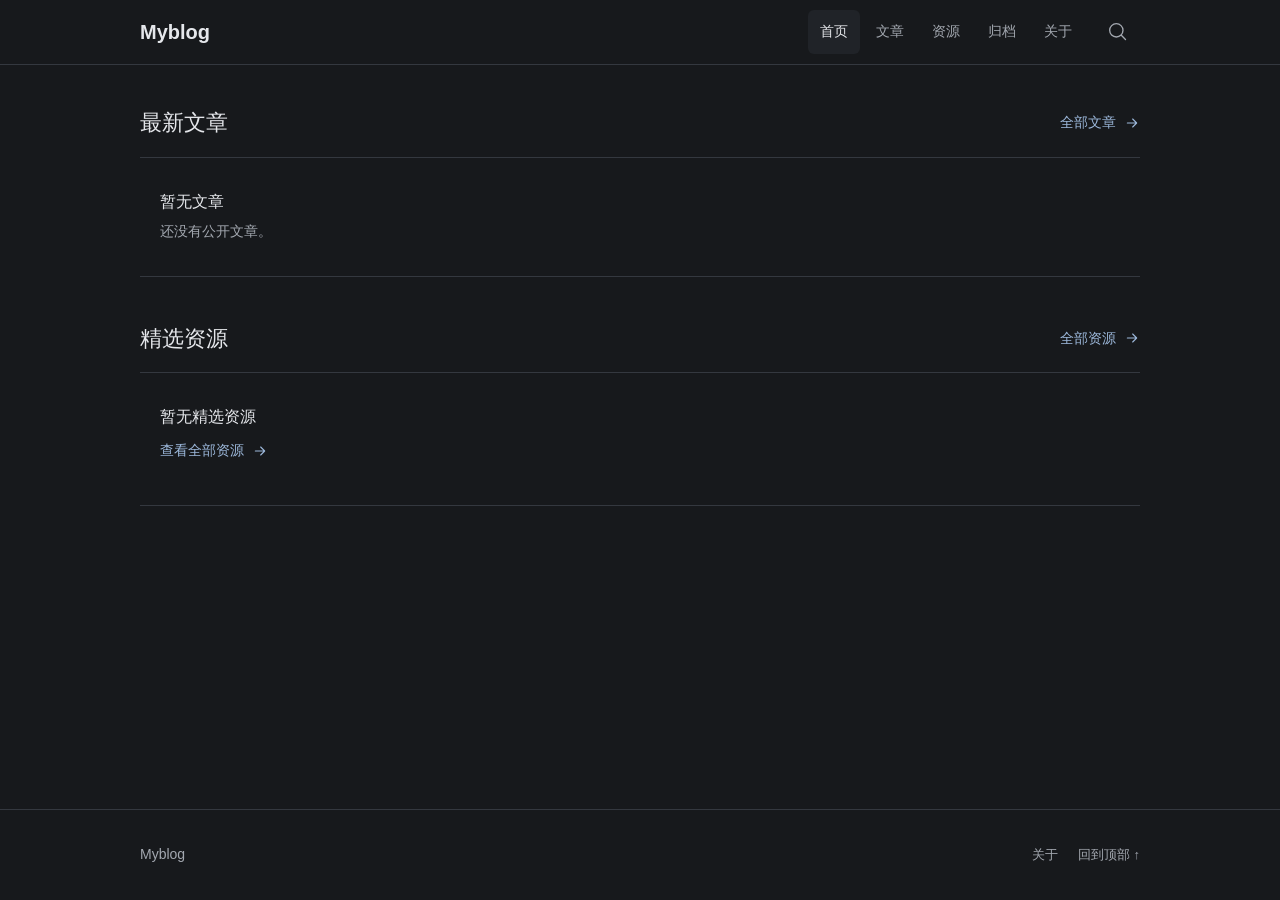
==== commit 875b4936: "Simplify blog layout and wording" ====
--- a/index.html
+++ b/index.html
@@ -1 +1 @@
-<!DOCTYPE html><html  lang="zh-CN"><head><meta charset="utf-8"><meta name="viewport" content="width=device-width, initial-scale=1"><title>首页 · Myblog</title><script type="importmap">{"imports":{"#entry":"/_nuxt/Ch22bg_2.js"}}</script><link rel="stylesheet" href="/_nuxt/entry.2iYtGgqb.css" crossorigin><link rel="preload" as="fetch" crossorigin="anonymous" href="/_payload.json?383586d9-5dfe-4ea2-9f90-bac0103b3c31"><link rel="modulepreload" as="script" crossorigin href="/_nuxt/Ch22bg_2.js"><link rel="modulepreload" as="script" crossorigin href="/_nuxt/BviMxqZT.js"><link rel="modulepreload" as="script" crossorigin href="/_nuxt/BA_3eGMr.js"><link rel="modulepreload" as="script" crossorigin href="/_nuxt/DVaomRaX.js"><link rel="modulepreload" as="script" crossorigin href="/_nuxt/DbgGZih4.js"><link rel="modulepreload" as="script" crossorigin href="/_nuxt/wDMQsMtW.js"><link rel="modulepreload" as="script" crossorigin href="/_nuxt/CAPX4fuY.js"><link rel="modulepreload" as="script" crossorigin href="/_nuxt/B3voVkdk.js"><link rel="modulepreload" as="script" crossorigin href="/_nuxt/CKlDa9RJ.js"><link rel="modulepreload" as="script" crossorigin href="/_nuxt/CL4uho3l.js"><script type="module" src="/_nuxt/Ch22bg_2.js" crossorigin></script><meta name="theme-color" content="#090b13"><link rel="icon" type="image/svg+xml" href="/favicon.svg"><meta name="description" content="记录思考，分享发现"><meta property="og:title" content="首页 · Myblog"><meta property="og:description" content="记录思考，分享发现"><meta property="og:type" content="website"><meta property="og:url" content="https://ljk00000.github.io/"><meta property="og:site_name" content="Myblog"><meta property="og:locale" content="zh_CN"><meta name="twitter:card" content="summary"><meta name="robots" content="index, follow"><link rel="canonical" href="https://ljk00000.github.io/"></head><body><div id="__nuxt"><!--[--><div class="nuxt-loading-indicator" style="position:fixed;top:0;right:0;left:0;pointer-events:none;width:auto;height:2px;opacity:0;background:linear-gradient(90deg, #a995ff, #f29cce, #83dceb);background-size:0% auto;transform:scaleX(0%);transform-origin:left;transition:transform 0.1s, height 0.4s, opacity 0.4s;z-index:999999;"></div><div></div><div class="site-shell"><div class="ambient-canvas" aria-hidden="true"><div class="ambient-glow"></div></div><a class="skip-link" href="#main-content">跳转到正文</a><header class="site-header"><div class="container header-inner"><a aria-current="page" href="/" class="router-link-active router-link-exact-active brand" aria-label="返回首页"><span class="brand-mark" aria-hidden="true"><svg class="brand-symbol" viewBox="0 0 32 32" fill="none"><path d="m5 22 3-14 8 5 8-5 3 14-11 4Z" stroke="currentColor" stroke-width="1.4" stroke-linejoin="round"></path><path d="m8 8 8 18 8-18M5 22l11-9 11 9" stroke="currentColor" stroke-width="1.2" opacity=".45"></path><path d="m16 4 1 3 3 1-3 1-1 3-1-3-3-1 3-1Z" fill="#c8b5ff"></path></svg></span><span class="brand-name">Myblog</span></a><div class="header-actions"><nav class="desktop-nav" aria-label="主导航"><!--[--><a aria-current="page" href="/" class="router-link-active router-link-exact-active current">首页</a><a href="/articles" class="">文章</a><a href="/resources" class="">资源</a><a href="/archives" class="">归档</a><a href="/about" class="">关于</a><!--]--></nav><div class="header-search"><a href="/search" class="icon-button" aria-label="搜索文章和资源"><svg class="icon" viewbox="0 0 24 24" fill="none" stroke="currentColor" stroke-width="1.6" stroke-linecap="round" stroke-linejoin="round" aria-hidden="true"><path d="m21 21-5-5M18 10a8 8 0 1 1-16 0 8 8 0 0 1 16 0Z"></path></svg></a></div><button class="icon-button mobile-toggle" type="button" aria-expanded="false" aria-controls="mobile-nav" aria-label="展开导航"><svg class="icon" viewbox="0 0 24 24" fill="none" stroke="currentColor" stroke-width="1.6" stroke-linecap="round" stroke-linejoin="round" aria-hidden="true"><path d="M4 6h16M4 12h16M4 18h16"></path></svg></button></div></div><!----></header><!----><main id="main-content" class="container main-content" tabindex="-1"><!--[--><div class="home-page"><section class="home-intro" aria-labelledby="home-title"><div class="hero-copy"><p class="hero-kicker"><span aria-hidden="true"></span>Myblog<span class="kicker-divider" aria-hidden="true">/</span>文字与发现的空间</p><h1 id="home-title"><!--[--><span class="hero-title-line">记录思考，</span><span class="hero-title-line">分享发现</span><!--]--></h1><p class="intro-description">在文字中停留，在探索中相遇。读一篇文章，发现一份值得留存的资源。</p><div class="intro-actions"><a href="/articles" class="button">开始阅读 <svg class="icon" viewbox="0 0 24 24" fill="none" stroke="currentColor" stroke-width="1.6" stroke-linecap="round" stroke-linejoin="round" aria-hidden="true"><path d="M5 12h14m-6-6 6 6-6 6"></path></svg></a><a href="/resources" class="button button-secondary">发现资源 <svg class="icon" viewbox="0 0 24 24" fill="none" stroke="currentColor" stroke-width="1.6" stroke-linecap="round" stroke-linejoin="round" aria-hidden="true"><path d="M14 3h7v7m0-7L10 14M10 3H5a2 2 0 0 0-2 2v14a2 2 0 0 0 2 2h14a2 2 0 0 0 2-2v-5"></path></svg></a></div><div class="hero-footnote"><span class="tiny-star" aria-hidden="true">✦</span><span>思考被记录，灵感被看见。</span></div></div><div class="aurora-scene" aria-hidden="true"><div class="scene-halo scene-halo-violet"></div><div class="scene-halo scene-halo-blue"></div><svg class="book-universe" viewBox="0 0 560 500" fill="none"><defs><linearGradient id="orbit-color" x1="70" y1="120" x2="470" y2="390" gradientUnits="userSpaceOnUse"><stop stop-color="#b19aff"></stop><stop offset=".48" stop-color="#a2dced"></stop><stop offset="1" stop-color="#ee9acb"></stop></linearGradient><linearGradient id="page-left" x1="122" y1="184" x2="280" y2="354" gradientUnits="userSpaceOnUse"><stop stop-color="#7564b4" stop-opacity=".5"></stop><stop offset="1" stop-color="#17182d" stop-opacity=".95"></stop></linearGradient><linearGradient id="page-right" x1="285" y1="213" x2="425" y2="320" gradientUnits="userSpaceOnUse"><stop stop-color="#a5a1eb" stop-opacity=".42"></stop><stop offset="1" stop-color="#29223e" stop-opacity=".75"></stop></linearGradient><linearGradient id="page-edge" x1="130" y1="170" x2="428" y2="350" gradientUnits="userSpaceOnUse"><stop stop-color="#d7baff"></stop><stop offset=".48" stop-color="#9b96ff"></stop><stop offset="1" stop-color="#8ae0ed"></stop></linearGradient><radialGradient id="book-glow"><stop stop-color="#a090ff" stop-opacity=".28"></stop><stop offset="1" stop-color="#a090ff" stop-opacity="0"></stop></radialGradient></defs><circle cx="280" cy="256" r="200" fill="url(#book-glow)"></circle><g class="orbit-lines" stroke="url(#orbit-color)"><ellipse cx="280" cy="256" rx="235" ry="104" transform="rotate(-28 280 256)" stroke-opacity=".32"></ellipse><ellipse cx="280" cy="256" rx="213" ry="172" transform="rotate(32 280 256)" stroke-opacity=".12"></ellipse><ellipse cx="280" cy="256" rx="252" ry="209" stroke-opacity=".08" stroke-dasharray="2 9"></ellipse><path d="M55 256h450M280 43v426" stroke-opacity=".07" stroke-dasharray="3 7"></path></g><g class="orbit-sparks"><circle cx="90" cy="336" r="5" fill="#9ed8ed"></circle><circle cx="465" cy="177" r="4" fill="#d1b3ff"></circle><circle cx="363" cy="65" r="2" fill="#d5b7ec"></circle><circle cx="141" cy="112" r="2.5" fill="#bbb9ff"></circle><path d="M449 340v14m-7-7h14M117 199v10m-5-5h10" stroke="#d5b3ff" stroke-opacity=".7"></path></g><g class="book-float" stroke-linecap="round" stroke-linejoin="round"><path d="M125 207 274 257 428 200 421 330 281 390 129 337Z" fill="#0e1022" stroke="url(#page-edge)" stroke-opacity=".3"></path><path d="m130 324 150 55 143-58M130 315l150 55 144-59M130 306l150 55 145-59" stroke="url(#page-edge)" stroke-opacity=".28"></path><path d="M125 186c60-11 111 9 155 55v121c-44-36-94-54-155-43Z" fill="url(#page-left)" stroke="url(#page-edge)" stroke-width="1.5"></path><path d="M280 241c45-47 96-66 151-55v133c-55-11-106 7-151 43Z" fill="url(#page-right)" stroke="url(#page-edge)" stroke-width="1.5"></path><path d="M280 241c-41-57-80-83-125-81l-11 131c53 0 97 23 136 71" fill="url(#page-left)" stroke="url(#page-edge)" stroke-opacity=".65"></path><path d="M280 241c30-61 71-94 117-98l16 137c-53 13-98 39-133 82Z" fill="url(#page-right)" stroke="url(#page-edge)" stroke-opacity=".7"></path><path d="M280 241v121" stroke="#d6caff" stroke-width="2"></path><g stroke="#c5b4f5" stroke-opacity=".28"><path d="M173 193c30 8 56 24 80 48M170 209c30 8 57 24 82 48M168 226c31 9 58 25 83 48M166 243c27 7 49 20 70 38"></path><path d="M306 236c20-27 43-46 70-56M307 255c22-26 46-44 71-54M308 275c22-24 46-41 72-52M309 294c18-18 36-31 56-42"></path></g><path class="page-light" d="M280 239c-5-34 7-60 29-87" stroke="url(#page-edge)" stroke-width="1.5" stroke-dasharray="3 7"></path><path d="m293 134 4 9 10 1-8 6 2 10-8-6-9 5 3-10-7-7 10 1Z" fill="#e8d9ff"></path></g></svg><span class="scene-caption">BETWEEN WORDS &amp; WORLDS</span><span class="scene-coordinate">READ. EXPLORE. REPEAT.</span></div><a class="hero-scroll" href="#latest"><span>向下发现</span><span aria-hidden="true">↓</span></a></section><section id="latest" class="home-section reveal" aria-labelledby="latest-title"><div class="section-heading"><div><p class="eyebrow"><span class="section-index">01</span> LATEST WRITING</p><h2 id="latest-title">最近，写下的<span class="title-dot">.</span></h2></div><a href="/articles" class="text-link">全部文章 <svg class="icon" viewbox="0 0 24 24" fill="none" stroke="currentColor" stroke-width="1.6" stroke-linecap="round" stroke-linejoin="round" aria-hidden="true"><path d="M5 12h14m-6-6 6 6-6 6"></path></svg></a></div><div class="home-empty spotlight"><div class="empty-manuscript" aria-hidden="true"><span></span><span></span><span></span><i>✦</i></div><div class="home-empty-copy"><p class="eyebrow">A LITTLE SPACE FOR WHAT&#39;S NEXT</p><h3>留一页空白，等新的思考。</h3><p>还没有公开文章。文字准备好后，会在这里与你见面。</p><a href="/articles" class="text-link">前往文章页 <svg class="icon" viewbox="0 0 24 24" fill="none" stroke="currentColor" stroke-width="1.6" stroke-linecap="round" stroke-linejoin="round" aria-hidden="true"><path d="M5 12h14m-6-6 6 6-6 6"></path></svg></a></div><span class="empty-side-note" aria-hidden="true">TO BE WRITTEN</span></div></section><section class="home-section reveal" aria-labelledby="featured-title"><div class="section-heading"><div><p class="eyebrow"><span class="section-index">02</span> SELECTED RESOURCES</p><h2 id="featured-title">发现，值得留存的<span class="title-dot">.</span></h2></div><a href="/resources" class="text-link">全部资源 <svg class="icon" viewbox="0 0 24 24" fill="none" stroke="currentColor" stroke-width="1.6" stroke-linecap="round" stroke-linejoin="round" aria-hidden="true"><path d="M5 12h14m-6-6 6 6-6 6"></path></svg></a></div><div class="resource-empty"><span class="resource-empty-symbol" aria-hidden="true">↗</span><div><h3>好发现，慢慢收集。</h3><p>暂时没有精选资源，更多公开内容可以在资源页查找。</p></div><a href="/resources" class="button button-secondary">浏览资源 <svg class="icon" viewbox="0 0 24 24" fill="none" stroke="currentColor" stroke-width="1.6" stroke-linecap="round" stroke-linejoin="round" aria-hidden="true"><path d="M5 12h14m-6-6 6 6-6 6"></path></svg></a></div></section><a href="/archives" class="archive-invitation reveal"><span class="eyebrow">THE JOURNAL, THROUGH TIME</span><span>沿着时间，翻阅文字。 <span aria-hidden="true">↗</span></span><span class="invitation-caption">进入归档</span></a></div><!--]--></main><footer class="site-footer"><div class="container footer-inner"><div><a aria-current="page" href="/" class="router-link-active router-link-exact-active footer-title"><span class="footer-star" aria-hidden="true">✦</span>Myblog</a><p>记录思考，分享发现</p></div><nav aria-label="页脚导航" class="footer-links"><!----><!----><a href="/about" class="">关于这里</a><a href="#main-content">回到顶部 <span aria-hidden="true">↑</span></a></nav></div></footer></div><!--]--></div><div id="teleports"></div><script>window.__NUXT__={};window.__NUXT__.config={public:{pagesExport:true},app:{baseURL:"/",buildId:"383586d9-5dfe-4ea2-9f90-bac0103b3c31",buildAssetsDir:"/_nuxt/",cdnURL:""}}</script><script type="application/json" data-nuxt-data="nuxt-app" data-ssr="true" id="__NUXT_DATA__" data-src="/_payload.json?383586d9-5dfe-4ea2-9f90-bac0103b3c31">[{"state":1,"once":3,"_errors":4,"serverRendered":6,"path":7,"prerenderedAt":8},["Reactive",2],{},["Set"],["ShallowReactive",5],{"blog-site":-1,"$frke87dqqjikc":-1,"$f2jwaj0fqiiil3":-1},true,"\u002F",1794754245455]</script></body></html>+<!DOCTYPE html><html  lang="zh-CN"><head><meta charset="utf-8"><meta name="viewport" content="width=device-width, initial-scale=1"><title>首页 · Myblog</title><script type="importmap">{"imports":{"#entry":"/_nuxt/EvB7AtYc.js"}}</script><link rel="stylesheet" href="/_nuxt/entry.5DEQSFPT.css" crossorigin><link rel="preload" as="fetch" crossorigin="anonymous" href="/_payload.json?7a1cd7af-3dc0-4bfd-bed6-c07df6e340c4"><link rel="modulepreload" as="script" crossorigin href="/_nuxt/EvB7AtYc.js"><link rel="modulepreload" as="script" crossorigin href="/_nuxt/C6IpjCVH.js"><link rel="modulepreload" as="script" crossorigin href="/_nuxt/6x3zXjRJ.js"><link rel="modulepreload" as="script" crossorigin href="/_nuxt/DkCOefd5.js"><link rel="modulepreload" as="script" crossorigin href="/_nuxt/BjNjY8hh.js"><link rel="modulepreload" as="script" crossorigin href="/_nuxt/B7UAo2ep.js"><link rel="modulepreload" as="script" crossorigin href="/_nuxt/SXguMYJL.js"><link rel="modulepreload" as="script" crossorigin href="/_nuxt/-cM9qACI.js"><link rel="modulepreload" as="script" crossorigin href="/_nuxt/COD9dFYc.js"><link rel="modulepreload" as="script" crossorigin href="/_nuxt/DPAi21ZU.js"><script type="module" src="/_nuxt/EvB7AtYc.js" crossorigin></script><meta name="theme-color" content="#17191c"><link rel="icon" type="image/svg+xml" href="/favicon.svg"><meta name="description" content="最新文章和精选资源。"><meta property="og:title" content="首页 · Myblog"><meta property="og:description" content="最新文章和精选资源。"><meta property="og:type" content="website"><meta property="og:url" content="https://ljk00000.github.io/"><meta property="og:site_name" content="Myblog"><meta property="og:locale" content="zh_CN"><meta name="twitter:card" content="summary"><meta name="robots" content="index, follow"><link rel="canonical" href="https://ljk00000.github.io/"></head><body><div id="__nuxt"><!--[--><div class="nuxt-loading-indicator" style="position:fixed;top:0;right:0;left:0;pointer-events:none;width:auto;height:2px;opacity:0;background:#9db9dc;background-size:0% auto;transform:scaleX(0%);transform-origin:left;transition:transform 0.1s, height 0.4s, opacity 0.4s;z-index:999999;"></div><div></div><div class="site-shell"><a class="skip-link" href="#main-content">跳转到正文</a><header class="site-header"><div class="container header-inner"><a aria-current="page" href="/" class="router-link-active router-link-exact-active brand" aria-label="返回首页">Myblog</a><div class="header-actions"><nav class="desktop-nav" aria-label="主导航"><!--[--><a aria-current="page" href="/" class="router-link-active router-link-exact-active current">首页</a><a href="/articles" class="">文章</a><a href="/resources" class="">资源</a><a href="/archives" class="">归档</a><a href="/about" class="">关于</a><!--]--></nav><a href="/search" class="icon-button" aria-label="搜索文章和资源"><svg class="icon" viewbox="0 0 24 24" fill="none" stroke="currentColor" stroke-width="1.6" stroke-linecap="round" stroke-linejoin="round" aria-hidden="true"><path d="m21 21-5-5M18 10a8 8 0 1 1-16 0 8 8 0 0 1 16 0Z"></path></svg></a><button class="icon-button mobile-toggle" type="button" aria-expanded="false" aria-controls="mobile-nav" aria-label="展开导航"><svg class="icon" viewbox="0 0 24 24" fill="none" stroke="currentColor" stroke-width="1.6" stroke-linecap="round" stroke-linejoin="round" aria-hidden="true"><path d="M4 6h16M4 12h16M4 18h16"></path></svg></button></div></div><!----></header><!----><main id="main-content" class="container main-content" tabindex="-1"><!--[--><div class="home-page"><section id="latest" class="home-section" aria-labelledby="latest-title"><div class="section-heading"><h1 id="latest-title">最新文章</h1><a href="/articles" class="text-link">全部文章 <svg class="icon" viewbox="0 0 24 24" fill="none" stroke="currentColor" stroke-width="1.6" stroke-linecap="round" stroke-linejoin="round" aria-hidden="true"><path d="M5 12h14m-6-6 6 6-6 6"></path></svg></a></div><div class="content-state state-empty" role="status" aria-busy="false"><h3>暂无文章</h3><p>还没有公开文章。</p><!----><!--[--><!--]--></div></section><section class="home-section" aria-labelledby="featured-title"><div class="section-heading"><h2 id="featured-title">精选资源</h2><a href="/resources" class="text-link">全部资源 <svg class="icon" viewbox="0 0 24 24" fill="none" stroke="currentColor" stroke-width="1.6" stroke-linecap="round" stroke-linejoin="round" aria-hidden="true"><path d="M5 12h14m-6-6 6 6-6 6"></path></svg></a></div><div class="content-state state-empty" role="status" aria-busy="false"><h3>暂无精选资源</h3><!----><!----><!--[--><a href="/resources" class="text-link">查看全部资源 <svg class="icon" viewbox="0 0 24 24" fill="none" stroke="currentColor" stroke-width="1.6" stroke-linecap="round" stroke-linejoin="round" aria-hidden="true"><path d="M5 12h14m-6-6 6 6-6 6"></path></svg></a><!--]--></div></section></div><!--]--></main><footer class="site-footer"><div class="container footer-inner"><div><a aria-current="page" href="/" class="router-link-active router-link-exact-active footer-title">Myblog</a><!----></div><nav aria-label="页脚导航" class="footer-links"><!----><!----><a href="/about" class="">关于</a><a href="#main-content">回到顶部 ↑</a></nav></div></footer></div><!--]--></div><div id="teleports"></div><script>window.__NUXT__={};window.__NUXT__.config={public:{pagesExport:true},app:{baseURL:"/",buildId:"7a1cd7af-3dc0-4bfd-bed6-c07df6e340c4",buildAssetsDir:"/_nuxt/",cdnURL:""}}</script><script type="application/json" data-nuxt-data="nuxt-app" data-ssr="true" id="__NUXT_DATA__" data-src="/_payload.json?7a1cd7af-3dc0-4bfd-bed6-c07df6e340c4">[{"state":1,"once":3,"_errors":4,"serverRendered":6,"path":7,"prerenderedAt":8},["Reactive",2],{},["Set"],["ShallowReactive",5],{"blog-site":-1,"$frke87dqqjikc":-1,"$f2jwaj0fqiiil3":-1},true,"\u002F",1794819121178]</script></body></html>
--- a/_nuxt/entry.5DEQSFPT.css
+++ b/_nuxt/entry.5DEQSFPT.css
@@ -0,0 +1 @@
+@layer reset{*,:after,:before{box-sizing:border-box}body,h1,h2,h3,p{margin:0}button,input{font:inherit}a,button{-webkit-tap-highlight-color:transparent}img,svg{max-width:100%;display:block}a{color:inherit;text-decoration:none}button{cursor:pointer}}@layer base{:root{--bg:#17191c;--surface:#202328;--surface-raised:#292d33;--ink:#e5e7eb;--muted:#a3a8b0;--accent:#9db9dc;--accent-hover:#c5d7ec;--border:#34383f;--danger:#f2aaa7;--radius:6px;--mono:"SFMono-Regular", Consolas, "Liberation Mono", monospace;--lightningcss-light: ;--lightningcss-dark:initial;color-scheme:dark;color:var(--ink);background:var(--bg);font-synthesis:none;font-family:-apple-system,BlinkMacSystemFont,Segoe UI,PingFang SC,Microsoft YaHei,sans-serif}html{scroll-padding-top:96px}body{overflow-wrap:anywhere;font-size:16px;line-height:1.7}::selection{color:#fff;background:#415773}:focus-visible{outline:2px solid var(--accent);outline-offset:3px;border-radius:3px}#main-content:focus{outline:none}a,button{transition:color .12s,background-color .12s,border-color .12s}a:hover{color:var(--accent-hover)}.disabled,button:disabled{opacity:.5;cursor:default}h1,h2,h3{font-weight:600;line-height:1.5}h1{font-size:28px}h2{font-size:22px}h3{font-size:20px}input{border:1px solid var(--border);border-radius:var(--radius);background:var(--surface);min-width:0;color:var(--ink)}input::placeholder{color:var(--muted)}input[type=search]{appearance:none}.sr-only{clip:rect(0,0,0,0);white-space:nowrap;border:0;width:1px;height:1px;margin:-1px;padding:0;position:absolute;overflow:hidden}.muted{color:var(--muted)}}@layer components{.container{width:min(1000px,100% - 64px);min-width:0;margin-inline:auto}.site-shell{flex-direction:column;min-height:100dvh;display:flex}.main-content{flex:1;padding-bottom:64px}.skip-link{z-index:100;background:var(--ink);color:var(--bg);border-radius:var(--radius);padding:10px 16px;position:fixed;top:-100px;left:16px}.skip-link:focus{color:var(--bg);top:12px}.site-header{z-index:30;background:var(--bg);border-bottom:1px solid var(--border);position:sticky;top:0}.header-inner{justify-content:space-between;align-items:center;gap:24px;min-height:64px;display:flex}.brand{min-width:0;font-size:20px;font-weight:650;line-height:1.4}.icon{flex:none;width:20px;height:20px}.desktop-nav,.header-actions{flex-shrink:0;align-items:center;gap:12px;display:flex}.desktop-nav{gap:4px}.desktop-nav a{color:var(--muted);border-radius:var(--radius);padding:10px 12px;font-size:14px}.desktop-nav a.current,.desktop-nav a:hover{color:var(--ink);background:var(--surface)}.desktop-nav a.current{font-weight:600}.icon-button{border-radius:var(--radius);width:44px;height:44px;color:var(--muted);background:0 0;border:1px solid #0000;flex-shrink:0;justify-content:center;align-items:center;display:inline-flex}.icon-button.current,.icon-button:hover{background:var(--surface);color:var(--ink)}.mobile-nav,.mobile-toggle{display:none}.button{border:1px solid var(--accent);border-radius:var(--radius);background:var(--accent);color:#17191c;text-align:center;justify-content:center;align-items:center;gap:10px;max-width:100%;min-height:44px;padding:10px 18px;font-size:14px;font-weight:600;line-height:1.5;display:inline-flex}.button:hover:not(:disabled){color:#17191c;background:var(--accent-hover);border-color:var(--accent-hover)}.button-secondary{background:var(--surface);color:var(--ink);border-color:var(--border)}.button-secondary:hover:not(:disabled){color:var(--ink);background:var(--surface-raised);border-color:var(--muted)}.text-link{color:var(--accent);align-items:center;gap:8px;padding-block:10px;font-size:14px;display:inline-flex}.text-link:hover{color:var(--accent-hover);text-underline-offset:4px;text-decoration:underline}.text-link .icon{width:16px;height:16px}.text-button{color:var(--accent);text-underline-offset:4px;background:0 0;border:0;padding:8px;text-decoration:underline}.eyebrow{color:var(--muted);font-size:13px}.home-page{padding-top:36px}.home-section{scroll-margin-top:96px}.home-section+.home-section{margin-top:40px}.section-heading{border-bottom:1px solid var(--border);justify-content:space-between;align-items:center;gap:16px;margin-bottom:0;padding-bottom:12px;display:flex}.section-heading h1,.section-heading h2{font-size:22px}.section-heading>.text-link{flex-shrink:0}.article-list{display:grid}.article-card{border-bottom:1px solid var(--border);align-items:center;gap:24px;min-width:0;padding:24px 0;display:flex}.card-body{flex:1;min-width:0}.card-meta{color:var(--muted);flex-wrap:wrap;align-items:center;gap:12px;margin-bottom:8px;font-size:13px;display:flex}.category-label{color:var(--accent);font-size:13px}.badge{color:var(--muted);border:1px solid var(--border);border-radius:3px;padding:0 6px;font-size:12px}.card-summary{color:var(--muted);margin-top:8px;font-size:14px;line-height:1.8}.card-bottom{justify-content:space-between;align-items:center;gap:16px;margin-top:12px;display:flex}.tag-list{color:var(--muted);flex-wrap:wrap;gap:4px 12px;min-width:0;font-size:13px;display:flex}.tag-list a{padding-block:4px}.reading-time{color:var(--muted);flex-shrink:0;font-size:12px}.card-cover{border-radius:var(--radius);flex:0 0 160px;width:160px}.card-cover img{-o-object-fit:cover;object-fit:cover;border-radius:inherit;background:var(--surface);width:100%;height:112px}.card-arrow{width:40px;height:44px;color:var(--muted);flex-shrink:0;place-items:center;display:grid}.card-arrow .icon{width:18px}.resource-grid{grid-template-columns:repeat(3,minmax(0,1fr));align-items:stretch;gap:16px;padding-top:20px;display:grid}.resource-card{border:1px solid var(--border);background:var(--surface);border-radius:var(--radius);flex-direction:column;min-width:0;display:flex}.resource-card-inner{flex-direction:column;flex:1;padding:20px;display:flex}.resource-cover{-o-object-fit:cover;object-fit:cover;background:var(--surface-raised);border-radius:5px 5px 0 0;width:100%;height:160px}.resource-top{flex-wrap:wrap;align-items:center;gap:8px;margin-bottom:12px;display:flex}.resource-icon{color:var(--muted)}.resource-icon .icon{width:18px;height:18px}.resource-card h3{font-size:18px}.resource-card .card-summary{margin-bottom:16px}.resource-bottom{border-top:1px solid var(--border);flex-wrap:wrap;justify-content:space-between;align-items:center;gap:12px;margin-top:auto;padding-top:12px;display:flex}.resource-bottom .text-link{margin-left:auto;padding-block:4px;font-size:13px}.page-heading{padding:36px 0 24px}.page-heading>p{color:var(--muted);margin-top:8px;font-size:14px}.filter-panel{border:1px solid var(--border);border-radius:var(--radius);background:var(--surface);padding:16px 20px}.filter-top{justify-content:space-between;gap:24px}.filter-top,.inline-search{align-items:center;display:flex}.inline-search{border:1px solid var(--border);border-radius:var(--radius);background:var(--bg);width:min(320px,100%)}.inline-search:focus-within,.search-form:focus-within{outline:2px solid var(--accent);outline-offset:2px}.inline-search input{background:0 0;border:0;width:100%;padding:10px 12px;font-size:14px}.inline-search .icon-button{width:44px;height:44px}.filter-row{align-items:baseline;gap:12px;margin-top:12px;display:flex}.filter-label{color:var(--muted);flex:0 0 32px;font-size:13px}.chips{flex-wrap:wrap;gap:4px;min-width:0;display:flex}.chip{min-height:40px;color:var(--muted);border:1px solid #0000;border-radius:4px;padding:8px 12px;font-size:13px;line-height:1.7;display:inline-flex}.chip.selected,.chip:hover{background:var(--surface-raised);color:var(--ink)}.chip.selected{border-color:#667b95}.clear-filter{color:var(--accent);margin-top:12px;padding-block:8px;font-size:13px;display:inline-block}.results-section{margin-top:24px;scroll-margin-top:96px}.results-heading{justify-content:space-between;gap:16px;padding-bottom:12px;font-size:13px;display:flex}.content-state,.results-heading{color:var(--muted);border-bottom:1px solid var(--border)}.content-state{padding:32px 20px}.content-state h3{color:var(--ink);font-size:16px;font-weight:500}.content-state p{margin-top:6px;font-size:14px}.content-state>.button{margin-top:16px}.state-error h3{color:var(--danger)}.site-notice{color:var(--danger);background:var(--surface);border:1px solid var(--border);border-radius:var(--radius);margin-top:16px;padding:8px 16px;font-size:14px}.pagination,.site-notice{justify-content:space-between;align-items:center;gap:12px;display:flex}.pagination{margin-top:28px;font-size:13px}.page-numbers{flex-wrap:wrap;justify-content:center;align-items:center;gap:4px;display:flex}.page-numbers a{border-radius:var(--radius);border:1px solid #0000;place-items:center;min-width:40px;min-height:44px;display:grid}.page-numbers .selected,.page-numbers a:hover{background:var(--surface)}.page-numbers .selected{color:var(--ink);border-color:var(--border)}.page-step{border:1px solid var(--border);border-radius:var(--radius);flex-shrink:0;padding:10px 12px}.page-step:not(.disabled):hover{background:var(--surface)}.narrow-page{max-width:760px;margin-inline:auto}.archive-year{grid-template-columns:100px minmax(0,1fr);gap:24px;padding-block:16px;display:grid}.archive-year h2{padding-top:12px;font-size:22px}.archive-year h2>span{color:var(--muted);margin-left:6px;font-size:13px;font-weight:400}.archive-year ul{margin:0;padding:0;list-style:none}.archive-year li{border-bottom:1px solid var(--border)}.archive-year li a{justify-content:space-between;align-items:center;gap:16px;min-height:56px;padding-block:12px;font-size:15px;display:flex}.archive-count{color:var(--muted);align-items:center;gap:12px;font-size:13px;display:flex}.archive-count .icon{width:16px}.author-card{border-bottom:1px solid var(--border);align-items:start;gap:20px;margin-bottom:28px;padding-bottom:24px;display:flex}.author-card>div{min-width:0}.avatar{-o-object-fit:cover;object-fit:cover;border-radius:var(--radius);border:1px solid var(--border);flex:0 0 64px;width:64px;height:64px}.author-monogram{background:var(--surface);color:var(--muted);place-items:center;font-size:24px;display:grid}.author-name{margin-bottom:6px;font-size:20px;font-weight:600}.author-card .muted{font-size:14px}.author-links{flex-wrap:wrap;gap:20px;margin-top:8px;display:flex}.search-form{border:1px solid var(--border);border-radius:var(--radius);background:var(--surface);align-items:center;gap:12px;margin-bottom:24px;padding:8px;display:flex}.search-form>.icon{color:var(--muted);margin-left:8px}.search-form input{background:0 0;border:0;flex:1;width:100%;min-width:0;padding:10px 4px}.search-form .button{flex-shrink:0}.search-summary{color:var(--muted);margin:24px 0;font-size:14px}.search-results section+section{margin-top:40px}.count-label{color:var(--muted);margin-left:8px;font-size:14px;font-weight:400}.breadcrumbs{color:var(--muted);flex-wrap:wrap;gap:10px;margin-top:24px;font-size:13px;display:flex}.detail-heading{max-width:840px;margin:28px 0}.detail-heading h1{margin-block:12px 16px;font-size:30px;line-height:1.5}.detail-summary{color:var(--muted);max-width:720px;font-size:16px;line-height:1.8}.detail-meta{color:var(--muted);flex-wrap:wrap;gap:20px;margin-top:16px;font-size:13px;display:flex}.detail-heading .tag-list{margin-top:12px}.detail-cover{-o-object-fit:contain;object-fit:contain;background:var(--surface);border:1px solid var(--border);border-radius:var(--radius);width:100%;height:auto;max-height:500px;margin-bottom:28px}.reading-layout{border-top:1px solid var(--border);grid-template-columns:minmax(0,720px);gap:40px;padding-top:24px;display:grid}.reading-layout.has-toc{grid-template-columns:minmax(0,1fr) 200px}.reading-column{grid-area:1/1;min-width:0}.reading-column .content-body{max-width:720px}.toc{border-left:1px solid var(--border);grid-area:1/2;align-self:start;min-width:0;max-height:calc(100dvh - 120px);padding-left:20px;position:sticky;top:96px;overflow-y:auto}.toc summary{cursor:pointer;margin-bottom:12px;padding-block:4px;font-size:14px;font-weight:600}.toc nav{display:grid}.toc nav a{color:var(--muted);padding-block:8px;font-size:13px;line-height:1.7}.toc nav a.active,.toc nav a:hover{color:var(--accent);text-underline-offset:4px;text-decoration:underline}.resource-destination{background:var(--surface);border:1px solid var(--border);border-radius:var(--radius);justify-content:space-between;align-items:center;gap:24px;margin-bottom:28px;padding:20px;display:flex}.resource-destination>div{min-width:0}.resource-destination .button{flex-shrink:0}.destination-url{font-family:var(--mono);color:var(--muted);word-break:break-all;margin-top:6px;font-size:13px}.content-body{min-width:0}.prose{color:#d5d8dd;overflow-wrap:anywhere;font-size:16px;line-height:1.9}.prose>:first-child{margin-top:0}.prose blockquote,.prose figure,.prose ol,.prose p,.prose pre,.prose table,.prose ul{margin-block:0 24px}.prose :is(h1,h2,h3,h4,h5,h6){color:var(--ink);margin:36px 0 16px;scroll-margin-top:96px;line-height:1.6}.prose h1{font-size:28px}.prose h2{border-bottom:1px solid var(--border);padding-bottom:8px;font-size:24px}.prose h3{font-size:20px}.prose :is(h4,h5,h6){font-size:18px}.prose a{color:var(--accent);text-underline-offset:4px;text-decoration:underline}.prose a:hover{color:var(--accent-hover)}.prose strong{color:var(--ink);font-weight:650}.prose blockquote{background:var(--surface);color:var(--muted);border-left:3px solid #667b95;padding:12px 20px}.prose blockquote>:last-child{margin-bottom:0}.prose img{border:1px solid var(--border);border-radius:var(--radius);max-width:100%;height:auto;margin:24px auto;display:block}.prose figure{margin-inline:0}.prose figcaption{color:var(--muted);text-align:center;font-size:13px}.prose code{font-family:var(--mono);background:var(--surface-raised);color:var(--ink);overflow-wrap:anywhere;border-radius:3px;padding:2px 5px;font-size:.88em}.prose pre{border:1px solid var(--border);color:#d5d8dd;border-radius:var(--radius);tab-size:2;background:#121417;min-width:0;max-width:100%;padding:56px 20px 20px;font-size:13px;line-height:1.7;position:relative;overflow-x:auto}.prose pre code{color:inherit;font-size:inherit;overflow-wrap:normal;white-space:pre;background:0 0;border:0;padding:0}.copy-code{border:1px solid var(--border);min-height:36px;color:var(--muted);background:var(--surface);border-radius:4px;padding:7px 12px;font-size:12px;position:absolute;top:8px;right:8px}.copy-code:hover{background:var(--surface-raised);color:var(--ink)}.prose table{border-collapse:collapse;width:100%;max-width:100%;font-size:14px;display:block;overflow-x:auto}.prose td,.prose th{border:1px solid var(--border);text-align:left;min-width:88px;padding:10px 14px}.prose th{background:var(--surface);font-weight:600}.prose hr{border:0;border-top:1px solid var(--border);margin-block:32px}.prose li{margin-bottom:6px;padding-left:4px}.article-end{border-top:1px solid var(--border);margin-top:40px;padding-top:16px}.reading-progress{z-index:60;pointer-events:none;background:var(--accent);transform-origin:0;width:100%;height:2px;position:fixed;top:0;left:0}.site-footer{border-top:1px solid var(--border)}.footer-inner{color:var(--muted);justify-content:space-between;align-items:center;gap:24px;padding-block:24px;font-size:13px;display:flex}.footer-title{font-size:14px}.footer-inner p{margin-top:4px}.footer-links{flex-wrap:wrap;flex-shrink:0;gap:8px 20px;display:flex}.footer-links a{align-items:center;gap:6px;padding-block:10px;display:inline-flex}.footer-links .icon{width:14px;height:14px}.error-page{text-align:center;place-content:center;min-height:100dvh;padding:40px 24px;display:grid}.error-code{font-family:var(--mono);color:var(--muted);margin-bottom:12px;font-size:36px}.error-page h1{font-size:26px}.error-page p:not(.error-code){color:var(--muted);max-width:440px;margin:16px auto 24px;font-size:14px}.error-actions{flex-wrap:wrap;justify-content:center;gap:12px;display:flex}}@layer responsive{@media (width<=860px){.resource-grid{grid-template-columns:repeat(2,minmax(0,1fr))}.reading-layout.has-toc{grid-template-columns:minmax(0,1fr) 180px;gap:24px}}@media (width<=720px){.container{width:calc(100% - 40px)}.main-content{padding-bottom:40px}.header-inner{gap:16px;min-height:60px}.header-actions{gap:0}.desktop-nav{display:none}.mobile-toggle{display:inline-flex}.mobile-nav{border-top:1px solid var(--border);grid-template-columns:repeat(3,minmax(0,1fr));gap:4px;padding-block:8px 12px;display:grid}.mobile-nav a{text-align:center;color:var(--muted);border-radius:4px;padding:10px 8px;font-size:14px}.mobile-nav a.current{background:var(--surface);color:var(--ink)}.home-page{padding-top:24px}.home-section+.home-section{margin-top:28px}.section-heading h1,.section-heading h2{font-size:20px}.section-heading>.text-link{font-size:13px}.page-heading{padding:24px 0 20px}h1{font-size:26px}.article-card{align-items:start;gap:16px;padding-block:20px}.article-card h3{font-size:18px}.card-cover{flex-basis:100px;width:100px;margin-top:6px}.card-cover img{height:80px}.card-bottom{flex-wrap:wrap;gap:8px}.card-arrow{display:none}.filter-panel{padding:16px}.filter-top{flex-direction:column;align-items:start;gap:12px}.inline-search{width:100%}.filter-row{gap:8px}.results-heading{gap:12px;font-size:12px}.content-state{padding:24px 0}.reading-layout,.reading-layout.has-toc{grid-template-columns:minmax(0,1fr);gap:24px}.toc{background:var(--surface);border:1px solid var(--border);border-radius:var(--radius);grid-area:1/1;max-height:none;padding:12px 16px;position:static}.toc summary{margin-bottom:0}.toc details[open] summary{margin-bottom:12px}.reading-column{grid-row:auto}.detail-heading{margin-block:24px}.detail-heading h1{font-size:26px}.resource-destination{flex-direction:column;align-items:stretch;gap:16px;padding:16px}.archive-year{grid-template-columns:72px minmax(0,1fr);gap:16px}.archive-year h2{font-size:20px}.archive-year li a{flex-wrap:wrap;gap:4px 12px}.footer-inner{flex-direction:column;align-items:start;gap:8px}.footer-links{flex-shrink:1;gap:8px 20px}}@media (width<=480px){.resource-grid{grid-template-columns:minmax(0,1fr)}.card-cover{flex-basis:72px;width:72px}.card-cover img{height:72px}.card-meta{gap:8px;font-size:12px}.card-bottom{align-items:start}.pagination{flex-wrap:wrap;gap:8px}.page-numbers{order:3;width:100%;margin-top:8px}.search-form{gap:8px}.search-form>.icon{display:none}.search-form .button{padding-inline:14px}.search-form input{padding-inline:4px;font-size:14px}}@media (width<=359px){.container{width:calc(100% - 32px)}.card-cover{flex-basis:60px;width:60px}.article-card{gap:12px}.author-card{flex-direction:column}}@media (prefers-reduced-motion:reduce){*,:after,:before{transition-duration:0s!important;animation:none!important}}}
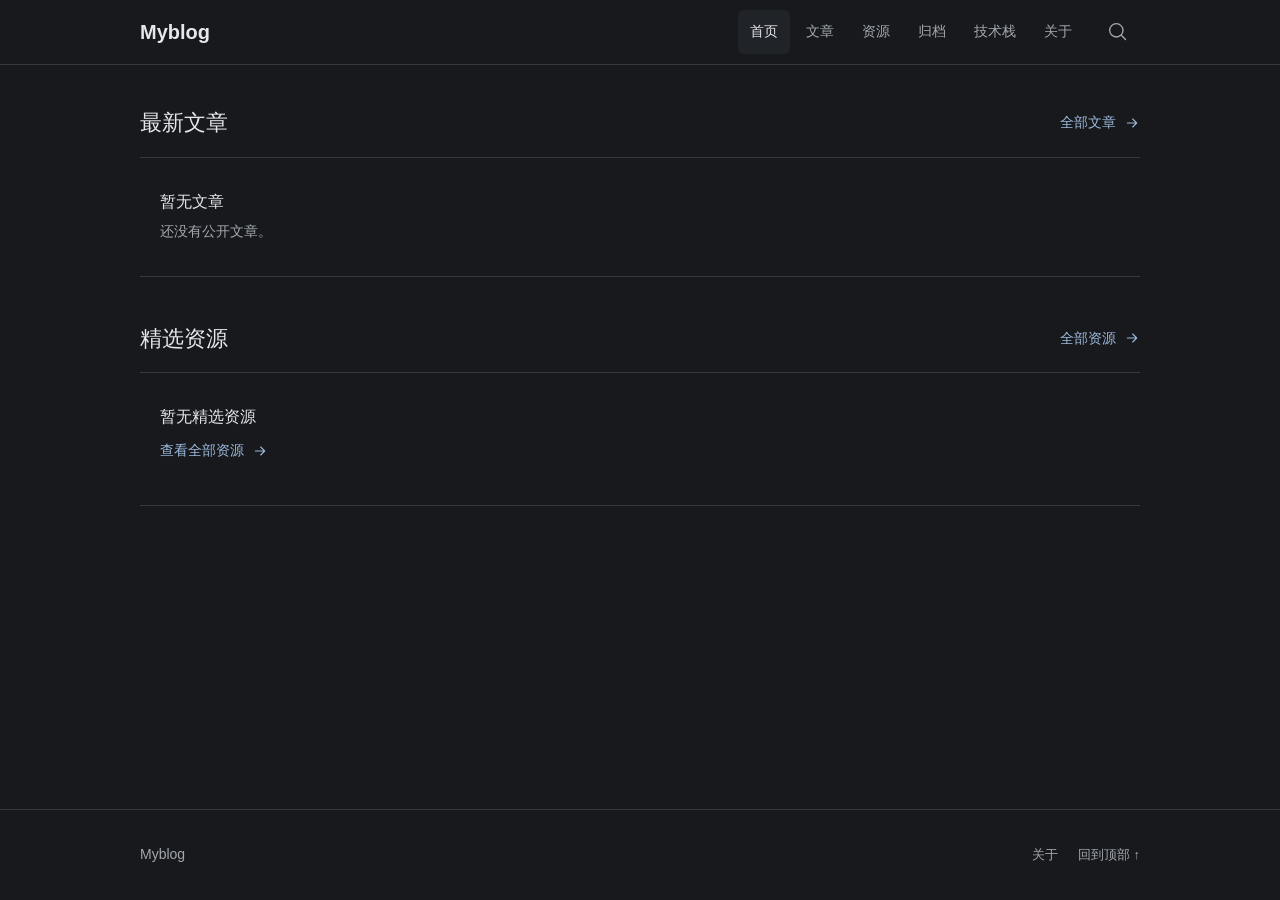
==== commit ecb920f5: "Add graphical technology stack page" ====
--- a/index.html
+++ b/index.html
@@ -1 +1 @@
-<!DOCTYPE html><html  lang="zh-CN"><head><meta charset="utf-8"><meta name="viewport" content="width=device-width, initial-scale=1"><title>首页 · Myblog</title><script type="importmap">{"imports":{"#entry":"/_nuxt/EvB7AtYc.js"}}</script><link rel="stylesheet" href="/_nuxt/entry.5DEQSFPT.css" crossorigin><link rel="preload" as="fetch" crossorigin="anonymous" href="/_payload.json?7a1cd7af-3dc0-4bfd-bed6-c07df6e340c4"><link rel="modulepreload" as="script" crossorigin href="/_nuxt/EvB7AtYc.js"><link rel="modulepreload" as="script" crossorigin href="/_nuxt/C6IpjCVH.js"><link rel="modulepreload" as="script" crossorigin href="/_nuxt/6x3zXjRJ.js"><link rel="modulepreload" as="script" crossorigin href="/_nuxt/DkCOefd5.js"><link rel="modulepreload" as="script" crossorigin href="/_nuxt/BjNjY8hh.js"><link rel="modulepreload" as="script" crossorigin href="/_nuxt/B7UAo2ep.js"><link rel="modulepreload" as="script" crossorigin href="/_nuxt/SXguMYJL.js"><link rel="modulepreload" as="script" crossorigin href="/_nuxt/-cM9qACI.js"><link rel="modulepreload" as="script" crossorigin href="/_nuxt/COD9dFYc.js"><link rel="modulepreload" as="script" crossorigin href="/_nuxt/DPAi21ZU.js"><script type="module" src="/_nuxt/EvB7AtYc.js" crossorigin></script><meta name="theme-color" content="#17191c"><link rel="icon" type="image/svg+xml" href="/favicon.svg"><meta name="description" content="最新文章和精选资源。"><meta property="og:title" content="首页 · Myblog"><meta property="og:description" content="最新文章和精选资源。"><meta property="og:type" content="website"><meta property="og:url" content="https://ljk00000.github.io/"><meta property="og:site_name" content="Myblog"><meta property="og:locale" content="zh_CN"><meta name="twitter:card" content="summary"><meta name="robots" content="index, follow"><link rel="canonical" href="https://ljk00000.github.io/"></head><body><div id="__nuxt"><!--[--><div class="nuxt-loading-indicator" style="position:fixed;top:0;right:0;left:0;pointer-events:none;width:auto;height:2px;opacity:0;background:#9db9dc;background-size:0% auto;transform:scaleX(0%);transform-origin:left;transition:transform 0.1s, height 0.4s, opacity 0.4s;z-index:999999;"></div><div></div><div class="site-shell"><a class="skip-link" href="#main-content">跳转到正文</a><header class="site-header"><div class="container header-inner"><a aria-current="page" href="/" class="router-link-active router-link-exact-active brand" aria-label="返回首页">Myblog</a><div class="header-actions"><nav class="desktop-nav" aria-label="主导航"><!--[--><a aria-current="page" href="/" class="router-link-active router-link-exact-active current">首页</a><a href="/articles" class="">文章</a><a href="/resources" class="">资源</a><a href="/archives" class="">归档</a><a href="/about" class="">关于</a><!--]--></nav><a href="/search" class="icon-button" aria-label="搜索文章和资源"><svg class="icon" viewbox="0 0 24 24" fill="none" stroke="currentColor" stroke-width="1.6" stroke-linecap="round" stroke-linejoin="round" aria-hidden="true"><path d="m21 21-5-5M18 10a8 8 0 1 1-16 0 8 8 0 0 1 16 0Z"></path></svg></a><button class="icon-button mobile-toggle" type="button" aria-expanded="false" aria-controls="mobile-nav" aria-label="展开导航"><svg class="icon" viewbox="0 0 24 24" fill="none" stroke="currentColor" stroke-width="1.6" stroke-linecap="round" stroke-linejoin="round" aria-hidden="true"><path d="M4 6h16M4 12h16M4 18h16"></path></svg></button></div></div><!----></header><!----><main id="main-content" class="container main-content" tabindex="-1"><!--[--><div class="home-page"><section id="latest" class="home-section" aria-labelledby="latest-title"><div class="section-heading"><h1 id="latest-title">最新文章</h1><a href="/articles" class="text-link">全部文章 <svg class="icon" viewbox="0 0 24 24" fill="none" stroke="currentColor" stroke-width="1.6" stroke-linecap="round" stroke-linejoin="round" aria-hidden="true"><path d="M5 12h14m-6-6 6 6-6 6"></path></svg></a></div><div class="content-state state-empty" role="status" aria-busy="false"><h3>暂无文章</h3><p>还没有公开文章。</p><!----><!--[--><!--]--></div></section><section class="home-section" aria-labelledby="featured-title"><div class="section-heading"><h2 id="featured-title">精选资源</h2><a href="/resources" class="text-link">全部资源 <svg class="icon" viewbox="0 0 24 24" fill="none" stroke="currentColor" stroke-width="1.6" stroke-linecap="round" stroke-linejoin="round" aria-hidden="true"><path d="M5 12h14m-6-6 6 6-6 6"></path></svg></a></div><div class="content-state state-empty" role="status" aria-busy="false"><h3>暂无精选资源</h3><!----><!----><!--[--><a href="/resources" class="text-link">查看全部资源 <svg class="icon" viewbox="0 0 24 24" fill="none" stroke="currentColor" stroke-width="1.6" stroke-linecap="round" stroke-linejoin="round" aria-hidden="true"><path d="M5 12h14m-6-6 6 6-6 6"></path></svg></a><!--]--></div></section></div><!--]--></main><footer class="site-footer"><div class="container footer-inner"><div><a aria-current="page" href="/" class="router-link-active router-link-exact-active footer-title">Myblog</a><!----></div><nav aria-label="页脚导航" class="footer-links"><!----><!----><a href="/about" class="">关于</a><a href="#main-content">回到顶部 ↑</a></nav></div></footer></div><!--]--></div><div id="teleports"></div><script>window.__NUXT__={};window.__NUXT__.config={public:{pagesExport:true},app:{baseURL:"/",buildId:"7a1cd7af-3dc0-4bfd-bed6-c07df6e340c4",buildAssetsDir:"/_nuxt/",cdnURL:""}}</script><script type="application/json" data-nuxt-data="nuxt-app" data-ssr="true" id="__NUXT_DATA__" data-src="/_payload.json?7a1cd7af-3dc0-4bfd-bed6-c07df6e340c4">[{"state":1,"once":3,"_errors":4,"serverRendered":6,"path":7,"prerenderedAt":8},["Reactive",2],{},["Set"],["ShallowReactive",5],{"blog-site":-1,"$frke87dqqjikc":-1,"$f2jwaj0fqiiil3":-1},true,"\u002F",1794819121178]</script></body></html>+<!DOCTYPE html><html  lang="zh-CN"><head><meta charset="utf-8"><meta name="viewport" content="width=device-width, initial-scale=1"><title>首页 · Myblog</title><script type="importmap">{"imports":{"#entry":"/_nuxt/B_gv7No0.js"}}</script><link rel="stylesheet" href="/_nuxt/entry.5DEQSFPT.css" crossorigin><link rel="preload" as="fetch" crossorigin="anonymous" href="/_payload.json?c406b742-9061-4c34-bde1-19a41ad624e1"><link rel="modulepreload" as="script" crossorigin href="/_nuxt/B_gv7No0.js"><link rel="modulepreload" as="script" crossorigin href="/_nuxt/BAvb5vM5.js"><link rel="modulepreload" as="script" crossorigin href="/_nuxt/B6KXVM5B.js"><link rel="modulepreload" as="script" crossorigin href="/_nuxt/COrdaAZ7.js"><link rel="modulepreload" as="script" crossorigin href="/_nuxt/BzDPXbBU.js"><link rel="modulepreload" as="script" crossorigin href="/_nuxt/Cvl_Xdlf.js"><link rel="modulepreload" as="script" crossorigin href="/_nuxt/997WppJp.js"><link rel="modulepreload" as="script" crossorigin href="/_nuxt/CE29mwfE.js"><link rel="modulepreload" as="script" crossorigin href="/_nuxt/XX0C3IGN.js"><link rel="modulepreload" as="script" crossorigin href="/_nuxt/xgRu-gVD.js"><link rel="modulepreload" as="script" crossorigin href="/_nuxt/DqTimK9l.js"><script type="module" src="/_nuxt/B_gv7No0.js" crossorigin></script><meta name="theme-color" content="#17191c"><link rel="icon" type="image/svg+xml" href="/favicon.svg"><meta name="description" content="最新文章和精选资源。"><meta property="og:title" content="首页 · Myblog"><meta property="og:description" content="最新文章和精选资源。"><meta property="og:type" content="website"><meta property="og:url" content="https://ljk00000.github.io/"><meta property="og:site_name" content="Myblog"><meta property="og:locale" content="zh_CN"><meta name="twitter:card" content="summary"><meta name="robots" content="index, follow"><link rel="canonical" href="https://ljk00000.github.io/"></head><body><div id="__nuxt"><!--[--><div class="nuxt-loading-indicator" style="position:fixed;top:0;right:0;left:0;pointer-events:none;width:auto;height:2px;opacity:0;background:#9db9dc;background-size:0% auto;transform:scaleX(0%);transform-origin:left;transition:transform 0.1s, height 0.4s, opacity 0.4s;z-index:999999;"></div><div></div><div class="site-shell"><a class="skip-link" href="#main-content">跳转到正文</a><header class="site-header"><div class="container header-inner"><a aria-current="page" href="/" class="router-link-active router-link-exact-active brand" aria-label="返回首页">Myblog</a><div class="header-actions"><nav class="desktop-nav" aria-label="主导航"><!--[--><a aria-current="page" href="/" class="router-link-active router-link-exact-active current">首页</a><a href="/articles" class="">文章</a><a href="/resources" class="">资源</a><a href="/archives" class="">归档</a><a href="/tech-stack" class="">技术栈</a><a href="/about" class="">关于</a><!--]--></nav><a href="/search" class="icon-button" aria-label="搜索文章和资源"><svg class="icon" viewbox="0 0 24 24" fill="none" stroke="currentColor" stroke-width="1.6" stroke-linecap="round" stroke-linejoin="round" aria-hidden="true"><path d="m21 21-5-5M18 10a8 8 0 1 1-16 0 8 8 0 0 1 16 0Z"></path></svg></a><button class="icon-button mobile-toggle" type="button" aria-expanded="false" aria-controls="mobile-nav" aria-label="展开导航"><svg class="icon" viewbox="0 0 24 24" fill="none" stroke="currentColor" stroke-width="1.6" stroke-linecap="round" stroke-linejoin="round" aria-hidden="true"><path d="M4 6h16M4 12h16M4 18h16"></path></svg></button></div></div><!----></header><!----><main id="main-content" class="container main-content" tabindex="-1"><!--[--><div class="home-page"><section id="latest" class="home-section" aria-labelledby="latest-title"><div class="section-heading"><h1 id="latest-title">最新文章</h1><a href="/articles" class="text-link">全部文章 <svg class="icon" viewbox="0 0 24 24" fill="none" stroke="currentColor" stroke-width="1.6" stroke-linecap="round" stroke-linejoin="round" aria-hidden="true"><path d="M5 12h14m-6-6 6 6-6 6"></path></svg></a></div><div class="content-state state-empty" role="status" aria-busy="false"><h3>暂无文章</h3><p>还没有公开文章。</p><!----><!--[--><!--]--></div></section><section class="home-section" aria-labelledby="featured-title"><div class="section-heading"><h2 id="featured-title">精选资源</h2><a href="/resources" class="text-link">全部资源 <svg class="icon" viewbox="0 0 24 24" fill="none" stroke="currentColor" stroke-width="1.6" stroke-linecap="round" stroke-linejoin="round" aria-hidden="true"><path d="M5 12h14m-6-6 6 6-6 6"></path></svg></a></div><div class="content-state state-empty" role="status" aria-busy="false"><h3>暂无精选资源</h3><!----><!----><!--[--><a href="/resources" class="text-link">查看全部资源 <svg class="icon" viewbox="0 0 24 24" fill="none" stroke="currentColor" stroke-width="1.6" stroke-linecap="round" stroke-linejoin="round" aria-hidden="true"><path d="M5 12h14m-6-6 6 6-6 6"></path></svg></a><!--]--></div></section></div><!--]--></main><footer class="site-footer"><div class="container footer-inner"><div><a aria-current="page" href="/" class="router-link-active router-link-exact-active footer-title">Myblog</a><!----></div><nav aria-label="页脚导航" class="footer-links"><!----><!----><a href="/about" class="">关于</a><a href="#main-content">回到顶部 ↑</a></nav></div></footer></div><!--]--></div><div id="teleports"></div><script>window.__NUXT__={};window.__NUXT__.config={public:{pagesExport:true},app:{baseURL:"/",buildId:"c406b742-9061-4c34-bde1-19a41ad624e1",buildAssetsDir:"/_nuxt/",cdnURL:""}}</script><script type="application/json" data-nuxt-data="nuxt-app" data-ssr="true" id="__NUXT_DATA__" data-src="/_payload.json?c406b742-9061-4c34-bde1-19a41ad624e1">[{"state":1,"once":3,"_errors":4,"serverRendered":6,"path":7,"prerenderedAt":8},["Reactive",2],{},["Set"],["ShallowReactive",5],{"blog-site":-1,"$frke87dqqjikc":-1,"$f2jwaj0fqiiil3":-1},true,"\u002F",1794829531604]</script></body></html>
